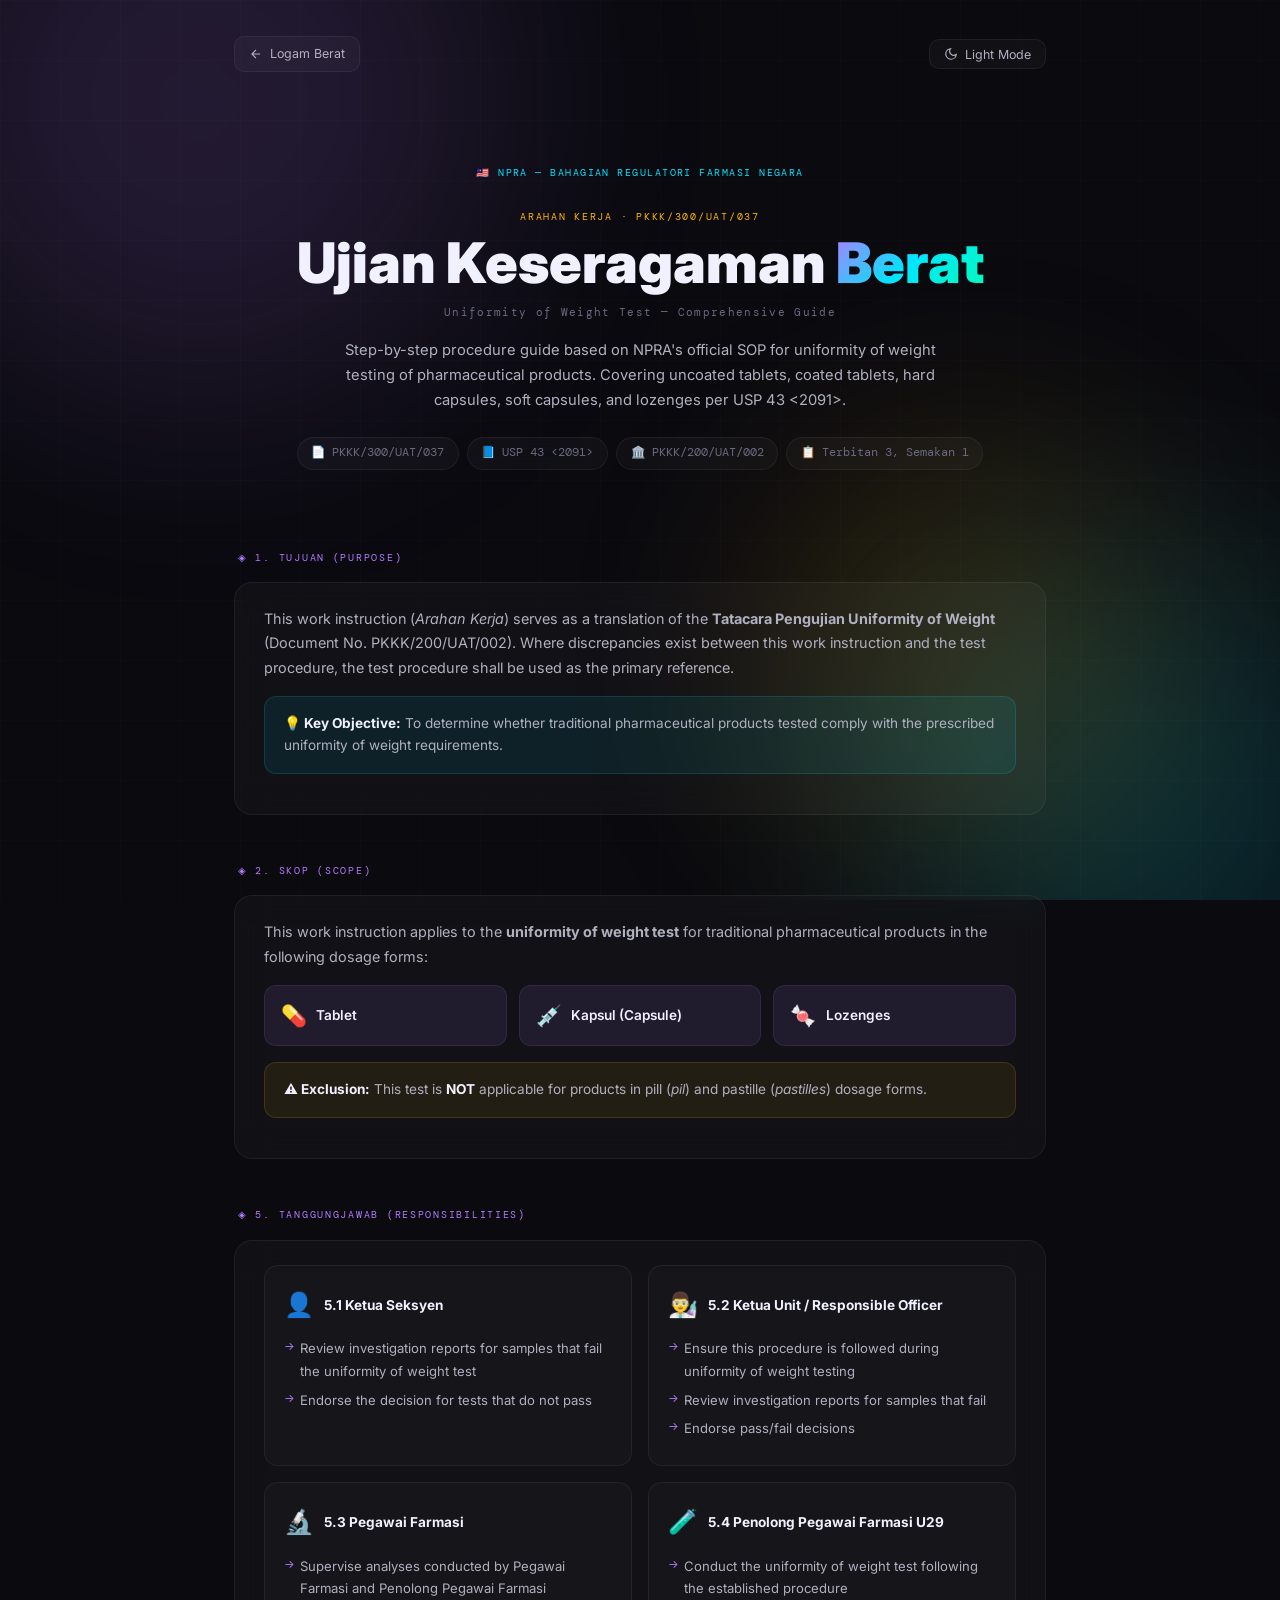
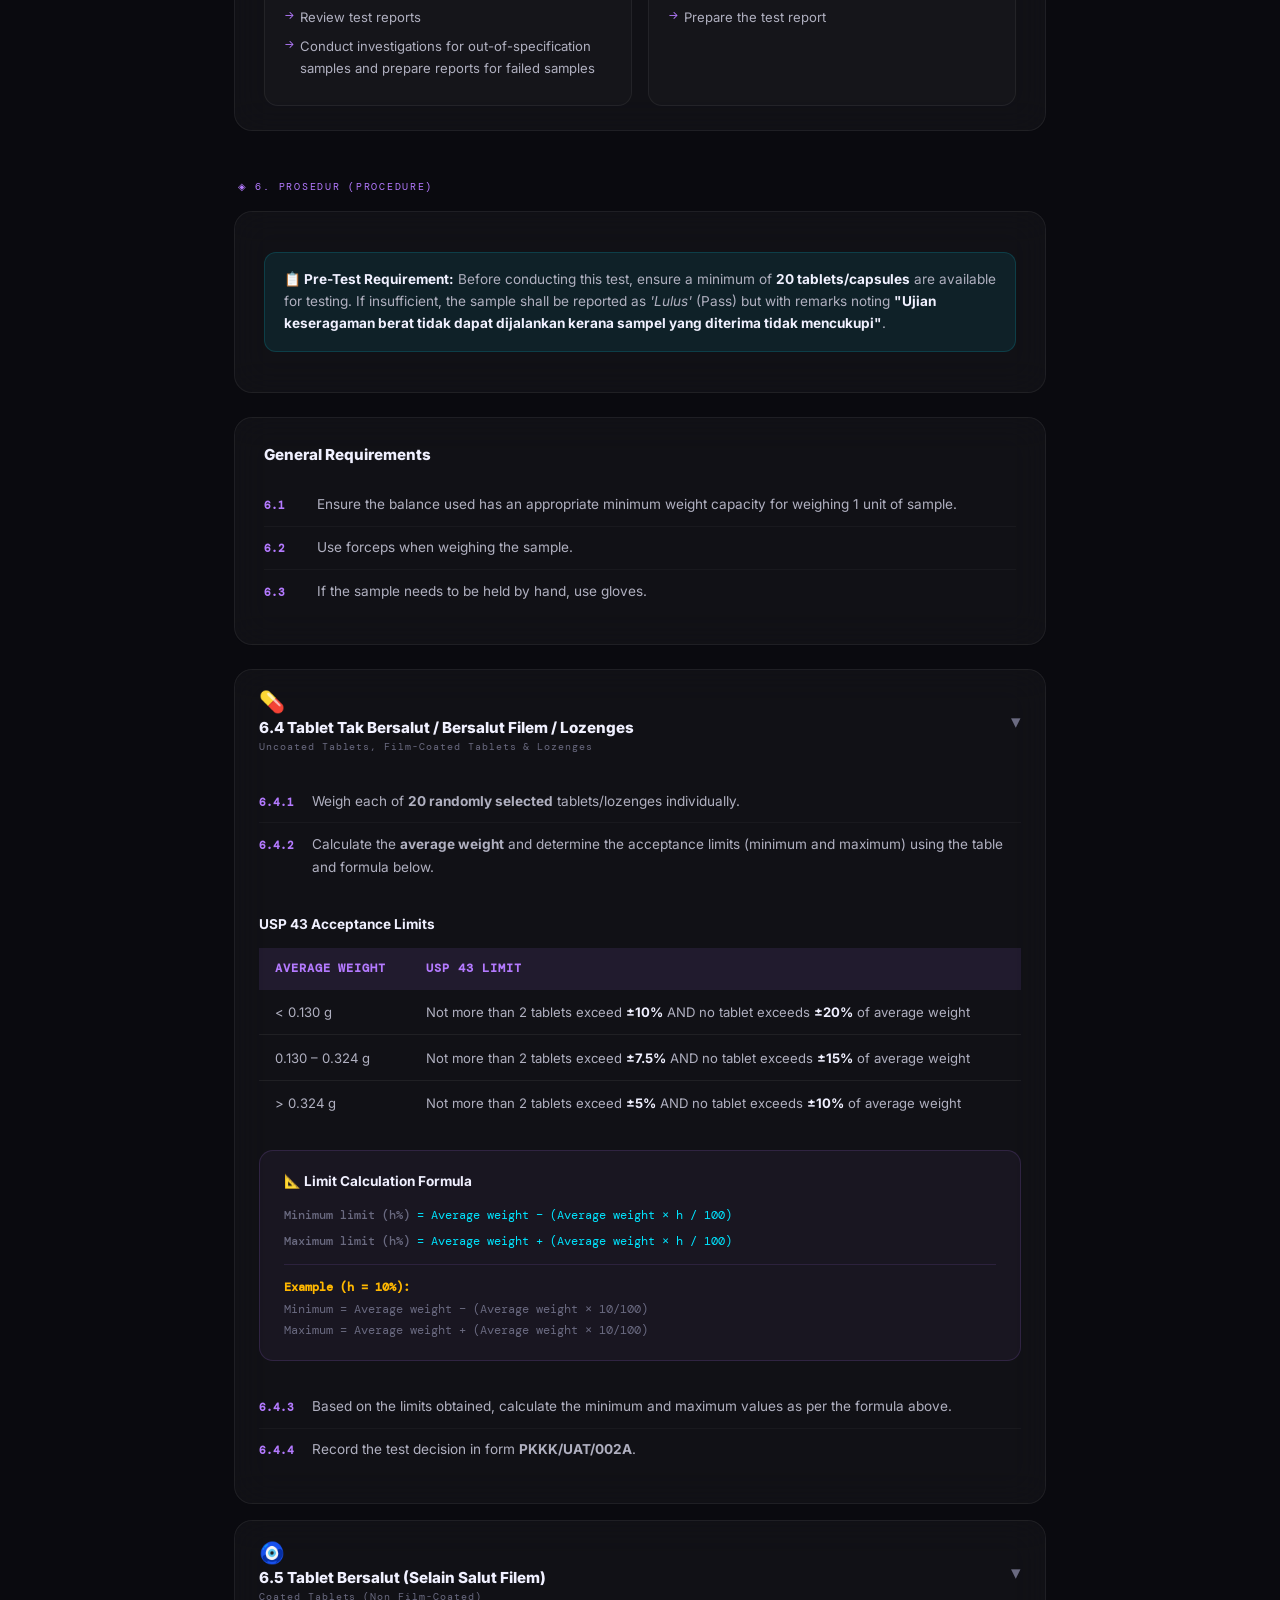
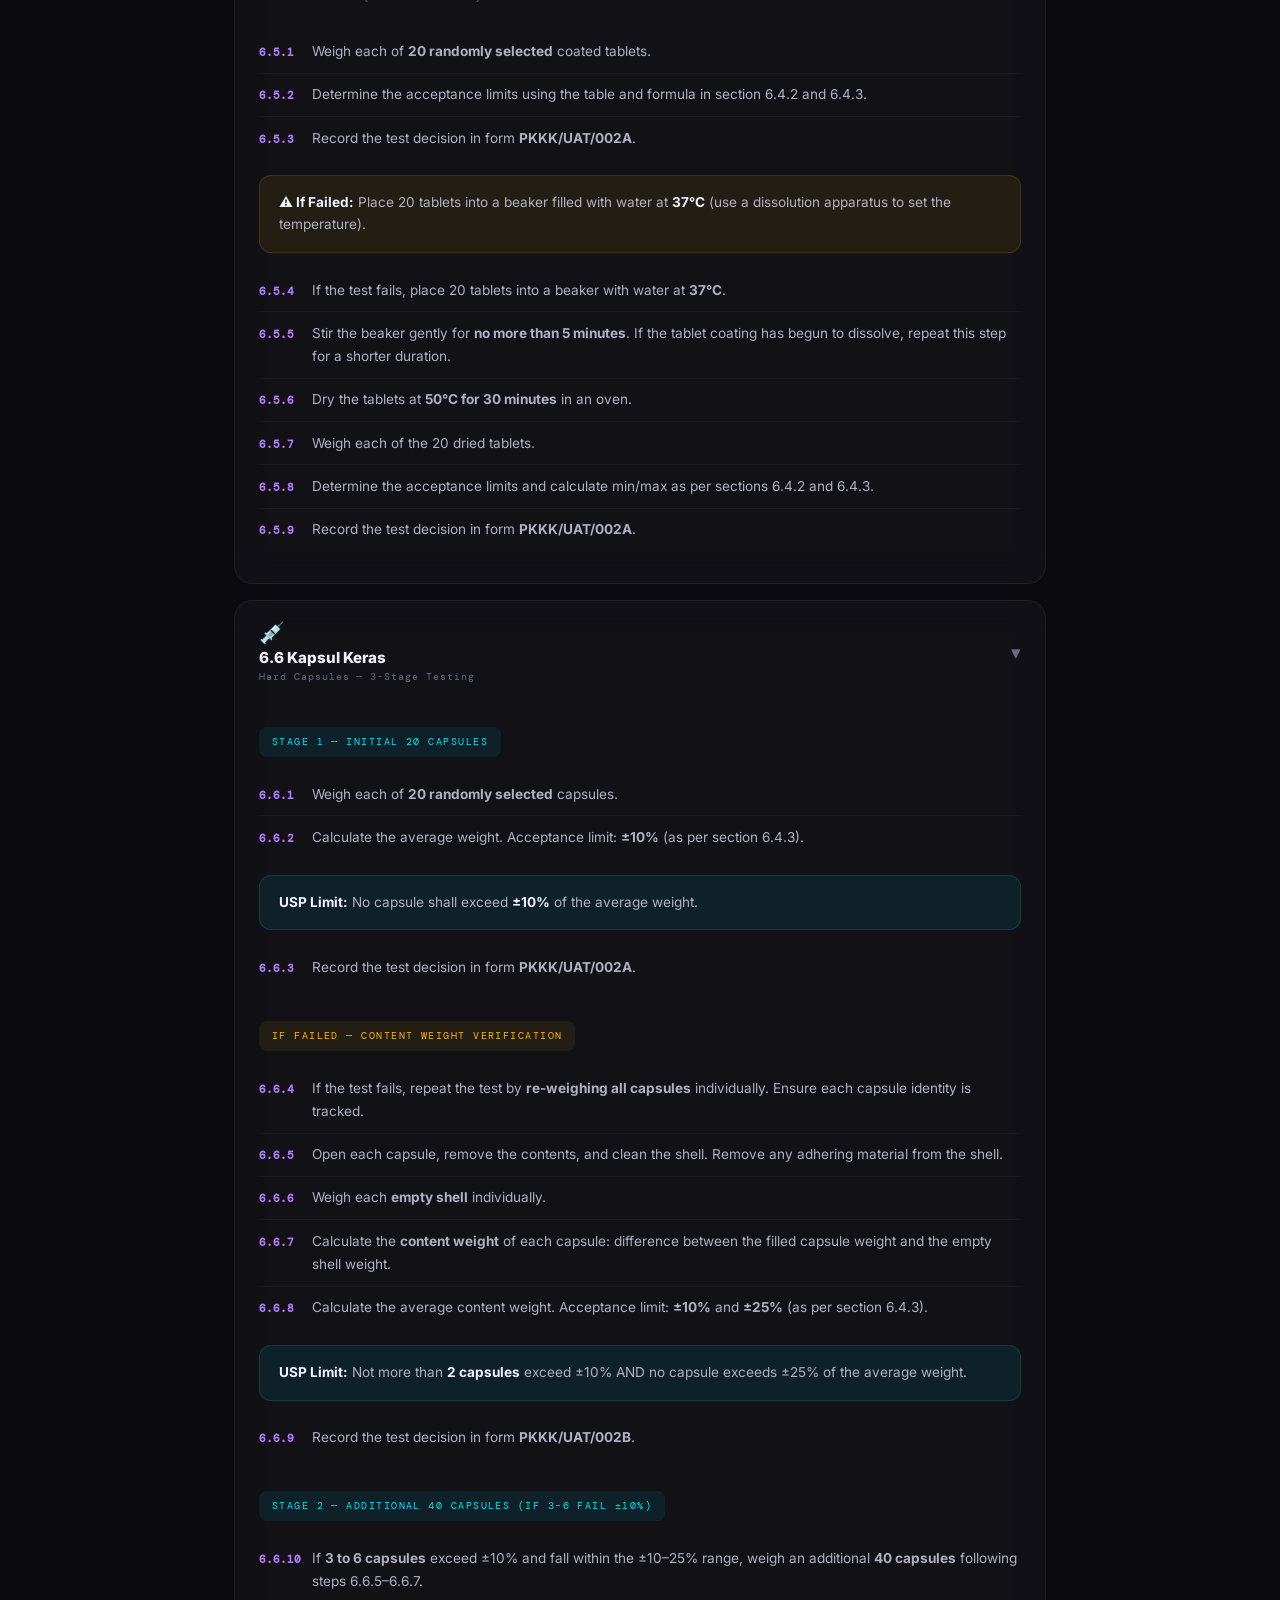
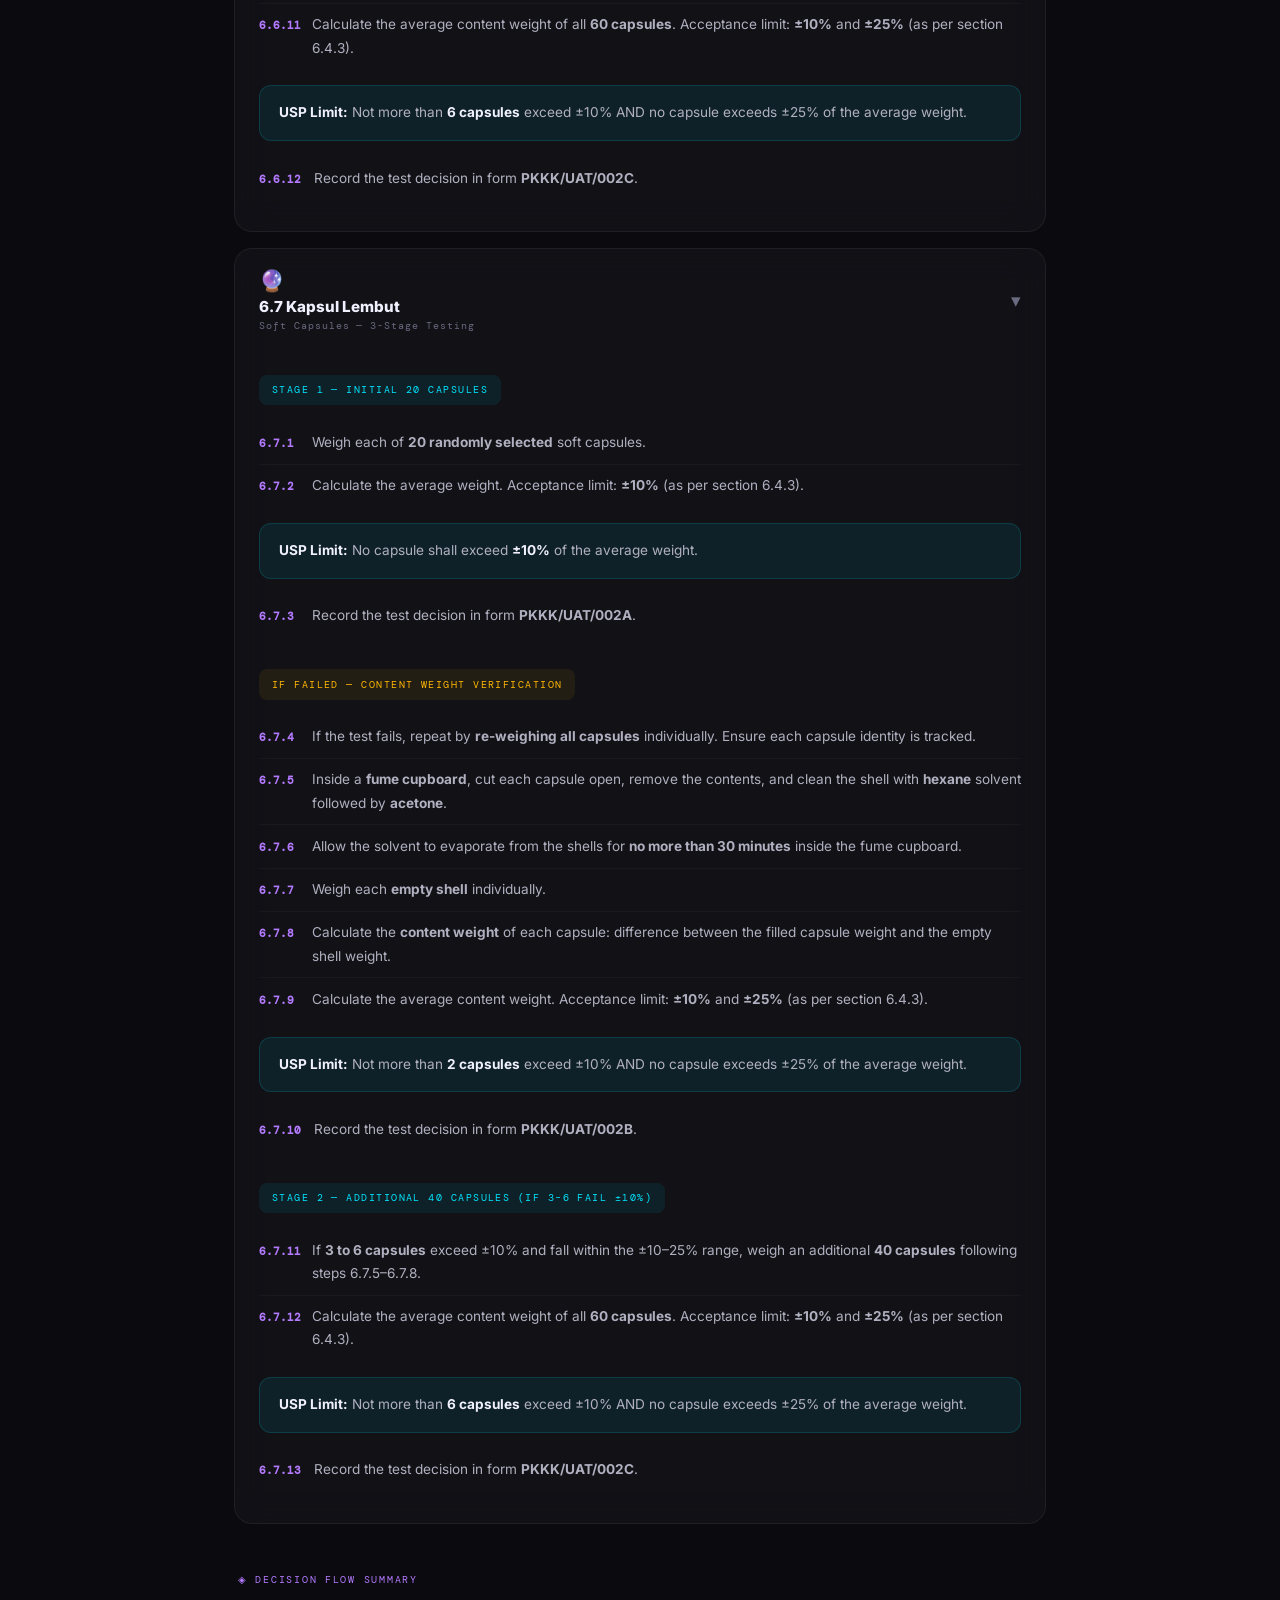
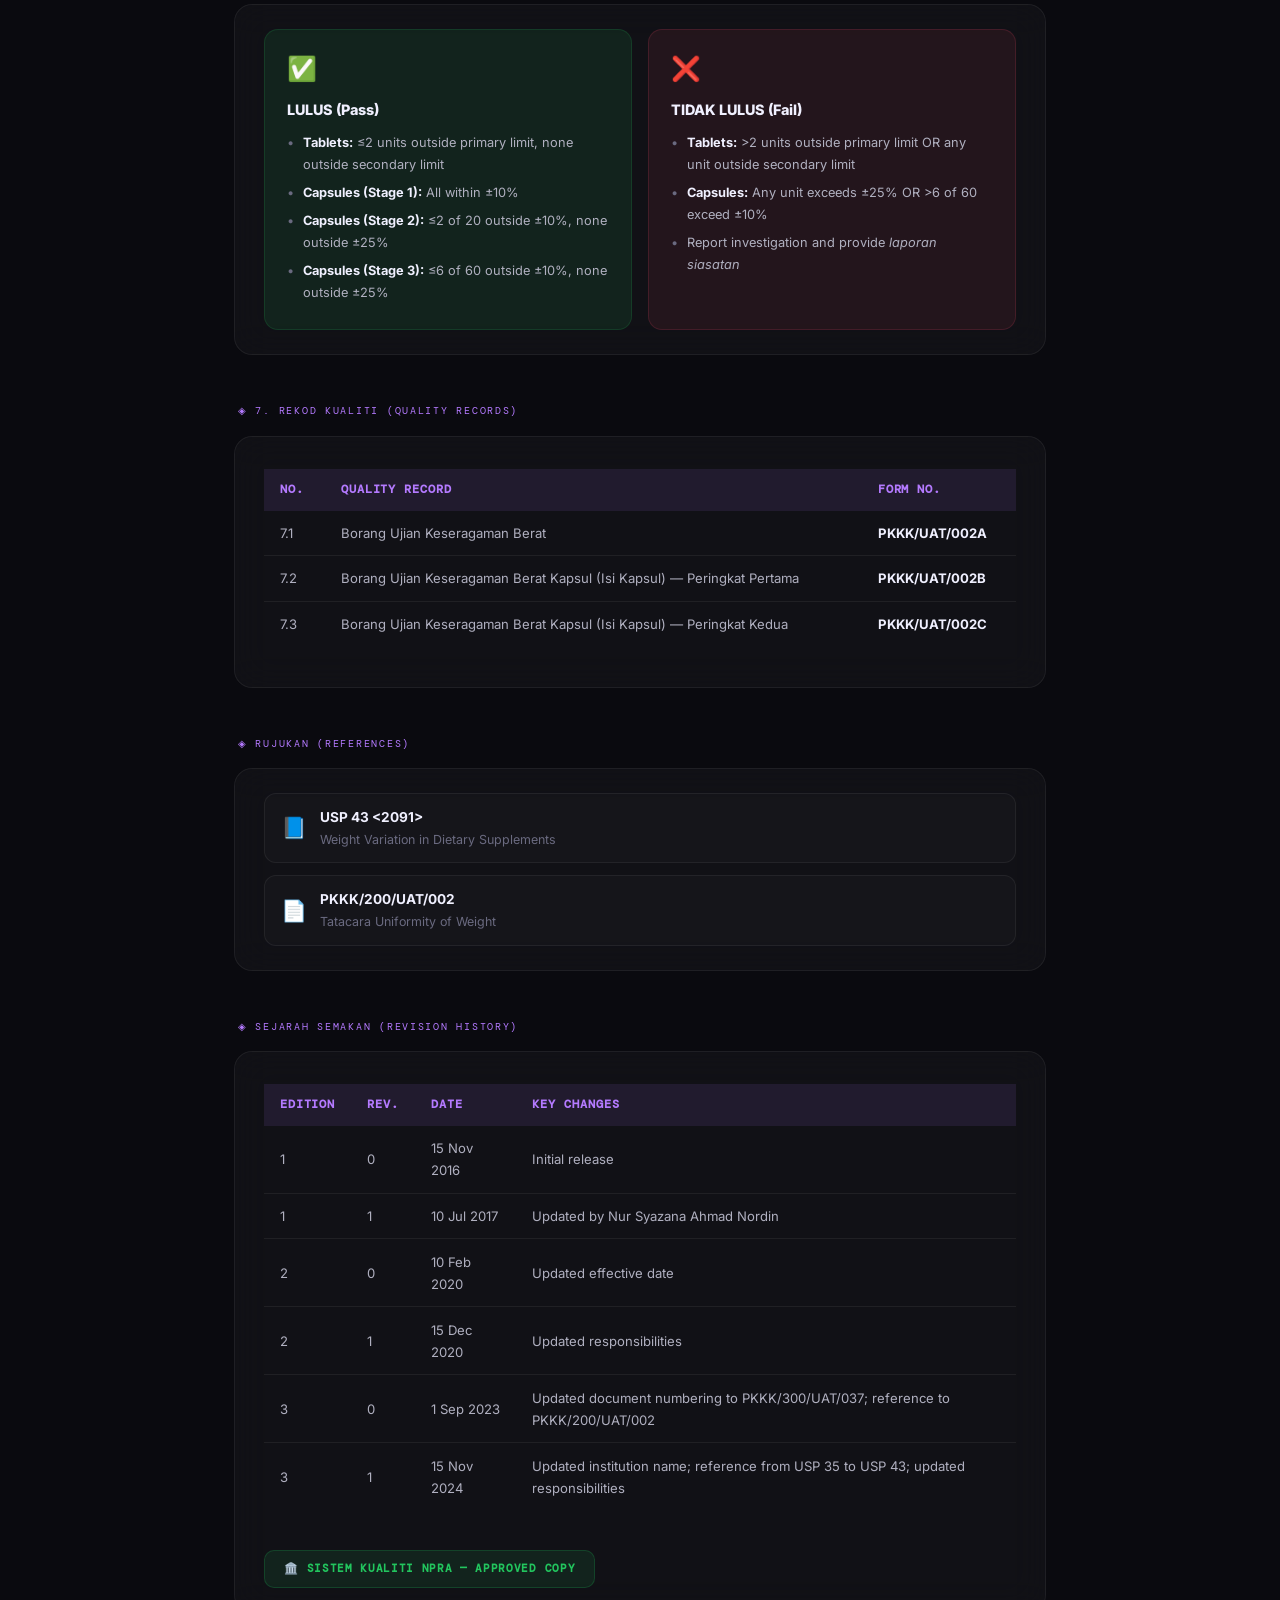
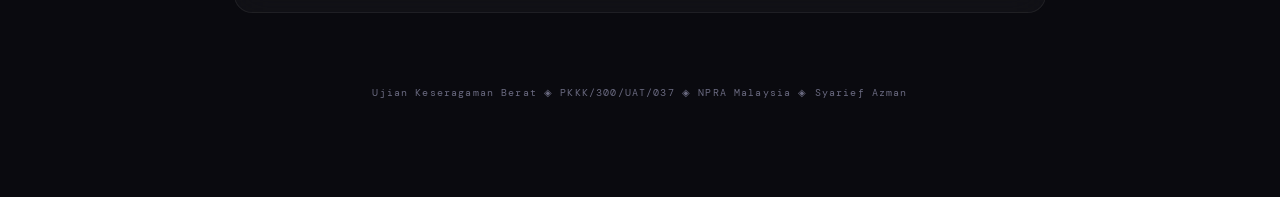
==== index.html @ 2205af42 "feat: comprehensive uniformity of weight test guide (PKKK/300/UAT/037)" ====
<!DOCTYPE html>
<html lang="en" data-theme="dark">
<head>
<meta charset="UTF-8">
<meta name="viewport" content="width=device-width, initial-scale=1.0">
<title>Uniformity of Weight Test — Comprehensive Guide | NPRA</title>
<meta name="description" content="Comprehensive guide for Ujian Keseragaman Berat (Uniformity of Weight Test) based on NPRA SOP PKKK/300/UAT/037 and USP 43 &lt;2091&gt;. Covers tablets, capsules, lozenges procedures and acceptance criteria.">
<link rel="icon" type="image/png" href="https://syariefazman.com/favicon.png">
<link rel="preconnect" href="https://fonts.googleapis.com">
<link rel="preconnect" href="https://fonts.gstatic.com" crossorigin>
<link href="https://fonts.googleapis.com/css2?family=Inter:wght@400;500;600;700;800;900&family=DM+Mono:wght@400;500&family=Playfair+Display:ital@1&display=swap" rel="stylesheet">
<link rel="stylesheet" href="style.css">
</head>
<body>

<div class="bg-canvas"><div class="orb orb1"></div><div class="orb orb2"></div><div class="orb orb3"></div></div>
<div class="grid-overlay"></div>

<div class="main">

  <!-- Topbar -->
  <div class="topbar">
    <div class="topbar-left">
      <a href="https://syariefazman.com/lab/logam-berat" class="ctrl-btn">
        <svg viewBox="0 0 24 24" fill="none" stroke="currentColor" stroke-width="2"><path d="M19 12H5M12 19l-7-7 7-7"/></svg>
        Logam Berat
      </a>
    </div>
    <div style="display:flex;gap:0.5rem;flex-wrap:wrap">
      <button class="ctrl-btn" onclick="toggleTheme()" id="themeBtn">
        <svg viewBox="0 0 24 24" fill="none" stroke="currentColor" stroke-width="2"><path d="M21 12.79A9 9 0 1 1 11.21 3 7 7 0 0 0 21 12.79z"/></svg>
        <span id="themeTxt">Light Mode</span>
      </button>
    </div>
  </div>

  <!-- Hero -->
  <div class="hero">
    <div class="hero-org">🇲🇾 NPRA — Bahagian Regulatori Farmasi Negara</div><br>
    <div class="hero-unit">Arahan Kerja · PKKK/300/UAT/037</div>
    <h1>Ujian Keseragaman <span class="g">Berat</span></h1>
    <div class="hero-sub">Uniformity of Weight Test — Comprehensive Guide</div>
    <p class="hero-desc">
      Step-by-step procedure guide based on NPRA's official SOP for uniformity of weight testing 
      of pharmaceutical products. Covering uncoated tablets, coated tablets, hard capsules, soft capsules, 
      and lozenges per USP 43 &lt;2091&gt;.
    </p>
    <div class="hero-badges">
      <span class="hero-badge-pill">📄 PKKK/300/UAT/037</span>
      <span class="hero-badge-pill">📘 USP 43 &lt;2091&gt;</span>
      <span class="hero-badge-pill">🏛️ PKKK/200/UAT/002</span>
      <span class="hero-badge-pill">📋 Terbitan 3, Semakan 1</span>
    </div>
  </div>

  <!-- Section: Tujuan -->
  <div class="section-label" id="tujuan">◈ 1. Tujuan (Purpose)</div>
  <div class="content-card reveal">
    <p>This work instruction (<em>Arahan Kerja</em>) serves as a translation of the <strong>Tatacara Pengujian Uniformity of Weight</strong> 
    (Document No. PKKK/200/UAT/002). Where discrepancies exist between this work instruction and the test procedure, 
    the test procedure shall be used as the primary reference.</p>
    <div class="highlight-box">
      <strong>💡 Key Objective:</strong> To determine whether traditional pharmaceutical products tested comply with the 
      prescribed uniformity of weight requirements.
    </div>
  </div>

  <!-- Section: Skop -->
  <div class="section-label" id="skop">◈ 2. Skop (Scope)</div>
  <div class="content-card reveal">
    <p>This work instruction applies to the <strong>uniformity of weight test</strong> for traditional pharmaceutical products in the following dosage forms:</p>
    <div class="scope-grid">
      <div class="scope-item"><span class="scope-icon">💊</span><span>Tablet</span></div>
      <div class="scope-item"><span class="scope-icon">💉</span><span>Kapsul (Capsule)</span></div>
      <div class="scope-item"><span class="scope-icon">🍬</span><span>Lozenges</span></div>
    </div>
    <div class="highlight-box warn">
      <strong>⚠️ Exclusion:</strong> This test is <strong>NOT</strong> applicable for products in pill (<em>pil</em>) and pastille (<em>pastilles</em>) dosage forms.
    </div>
  </div>

  <!-- Section: Tanggungjawab -->
  <div class="section-label" id="tanggungjawab">◈ 5. Tanggungjawab (Responsibilities)</div>
  <div class="content-card reveal">
    <div class="resp-grid">

      <div class="resp-card">
        <div class="resp-header">
          <span class="resp-icon">👤</span>
          <div class="resp-title">5.1 Ketua Seksyen</div>
        </div>
        <ul>
          <li>Review investigation reports for samples that fail the uniformity of weight test</li>
          <li>Endorse the decision for tests that do not pass</li>
        </ul>
      </div>

      <div class="resp-card">
        <div class="resp-header">
          <span class="resp-icon">👨‍🔬</span>
          <div class="resp-title">5.2 Ketua Unit / Responsible Officer</div>
        </div>
        <ul>
          <li>Ensure this procedure is followed during uniformity of weight testing</li>
          <li>Review investigation reports for samples that fail</li>
          <li>Endorse pass/fail decisions</li>
        </ul>
      </div>

      <div class="resp-card">
        <div class="resp-header">
          <span class="resp-icon">🔬</span>
          <div class="resp-title">5.3 Pegawai Farmasi</div>
        </div>
        <ul>
          <li>Supervise analyses conducted by Pegawai Farmasi and Penolong Pegawai Farmasi</li>
          <li>Review test reports</li>
          <li>Conduct investigations for out-of-specification samples and prepare reports for failed samples</li>
        </ul>
      </div>

      <div class="resp-card">
        <div class="resp-header">
          <span class="resp-icon">🧪</span>
          <div class="resp-title">5.4 Penolong Pegawai Farmasi U29</div>
        </div>
        <ul>
          <li>Conduct the uniformity of weight test following the established procedure</li>
          <li>Prepare the test report</li>
        </ul>
      </div>

    </div>
  </div>

  <!-- Section: Prosedur -->
  <div class="section-label" id="prosedur">◈ 6. Prosedur (Procedure)</div>
  
  <div class="content-card reveal">
    <div class="highlight-box">
      <strong>📋 Pre-Test Requirement:</strong> Before conducting this test, ensure a minimum of <strong>20 tablets/capsules</strong> 
      are available for testing. If insufficient, the sample shall be reported as <em>'Lulus'</em> (Pass) but with remarks 
      noting <strong>"Ujian keseragaman berat tidak dapat dijalankan kerana sampel yang diterima tidak mencukupi"</strong>.
    </div>
  </div>

  <div class="content-card reveal">
    <h3 class="proc-title">General Requirements</h3>
    <div class="step-list">
      <div class="step-item">
        <span class="step-num">6.1</span>
        <span>Ensure the balance used has an appropriate minimum weight capacity for weighing 1 unit of sample.</span>
      </div>
      <div class="step-item">
        <span class="step-num">6.2</span>
        <span>Use forceps when weighing the sample.</span>
      </div>
      <div class="step-item">
        <span class="step-num">6.3</span>
        <span>If the sample needs to be held by hand, use gloves.</span>
      </div>
    </div>
  </div>

  <!-- 6.4 Uncoated Tablets / Film-Coated / Lozenges -->
  <div class="proc-section reveal" id="proc-tablet">
    <button class="proc-header" onclick="toggleSection(this)">
      <div>
        <span class="proc-icon">💊</span>
        <span class="proc-name">6.4 Tablet Tak Bersalut / Bersalut Filem / Lozenges</span>
        <span class="proc-sub">Uncoated Tablets, Film-Coated Tablets & Lozenges</span>
      </div>
      <span class="proc-chevron">▾</span>
    </button>
    <div class="proc-body">
      <div class="step-list">
        <div class="step-item">
          <span class="step-num">6.4.1</span>
          <span>Weigh each of <strong>20 randomly selected</strong> tablets/lozenges individually.</span>
        </div>
        <div class="step-item">
          <span class="step-num">6.4.2</span>
          <span>Calculate the <strong>average weight</strong> and determine the acceptance limits (minimum and maximum) using the table and formula below.</span>
        </div>
      </div>

      <!-- USP 43 Limits Table -->
      <h4 class="table-title">USP 43 Acceptance Limits</h4>
      <div class="table-wrapper">
        <table class="limits-table">
          <thead>
            <tr>
              <th>Average Weight</th>
              <th>USP 43 Limit</th>
            </tr>
          </thead>
          <tbody>
            <tr>
              <td>&lt; 0.130 g</td>
              <td>Not more than 2 tablets exceed <strong>±10%</strong> AND no tablet exceeds <strong>±20%</strong> of average weight</td>
            </tr>
            <tr>
              <td>0.130 – 0.324 g</td>
              <td>Not more than 2 tablets exceed <strong>±7.5%</strong> AND no tablet exceeds <strong>±15%</strong> of average weight</td>
            </tr>
            <tr>
              <td>&gt; 0.324 g</td>
              <td>Not more than 2 tablets exceed <strong>±5%</strong> AND no tablet exceeds <strong>±10%</strong> of average weight</td>
            </tr>
          </tbody>
        </table>
      </div>

      <!-- Formula -->
      <div class="formula-box">
        <div class="formula-title">📐 Limit Calculation Formula</div>
        <div class="formula">
          <div class="formula-line"><span class="formula-label">Minimum limit (h%)</span> = Average weight − (Average weight × h / 100)</div>
          <div class="formula-line"><span class="formula-label">Maximum limit (h%)</span> = Average weight + (Average weight × h / 100)</div>
        </div>
        <div class="formula-example">
          <strong>Example (h = 10%):</strong><br>
          Minimum = Average weight − (Average weight × 10/100)<br>
          Maximum = Average weight + (Average weight × 10/100)
        </div>
      </div>

      <div class="step-list">
        <div class="step-item">
          <span class="step-num">6.4.3</span>
          <span>Based on the limits obtained, calculate the minimum and maximum values as per the formula above.</span>
        </div>
        <div class="step-item">
          <span class="step-num">6.4.4</span>
          <span>Record the test decision in form <strong>PKKK/UAT/002A</strong>.</span>
        </div>
      </div>
    </div>
  </div>

  <!-- 6.5 Coated Tablets -->
  <div class="proc-section reveal" id="proc-coated">
    <button class="proc-header" onclick="toggleSection(this)">
      <div>
        <span class="proc-icon">🧿</span>
        <span class="proc-name">6.5 Tablet Bersalut (Selain Salut Filem)</span>
        <span class="proc-sub">Coated Tablets (Non Film-Coated)</span>
      </div>
      <span class="proc-chevron">▾</span>
    </button>
    <div class="proc-body">
      <div class="step-list">
        <div class="step-item">
          <span class="step-num">6.5.1</span>
          <span>Weigh each of <strong>20 randomly selected</strong> coated tablets.</span>
        </div>
        <div class="step-item">
          <span class="step-num">6.5.2</span>
          <span>Determine the acceptance limits using the table and formula in section 6.4.2 and 6.4.3.</span>
        </div>
        <div class="step-item">
          <span class="step-num">6.5.3</span>
          <span>Record the test decision in form <strong>PKKK/UAT/002A</strong>.</span>
        </div>
      </div>

      <div class="highlight-box warn">
        <strong>⚠️ If Failed:</strong> Place 20 tablets into a beaker filled with water at <strong>37°C</strong> (use a dissolution apparatus to set the temperature).
      </div>

      <div class="step-list">
        <div class="step-item">
          <span class="step-num">6.5.4</span>
          <span>If the test fails, place 20 tablets into a beaker with water at <strong>37°C</strong>.</span>
        </div>
        <div class="step-item">
          <span class="step-num">6.5.5</span>
          <span>Stir the beaker gently for <strong>no more than 5 minutes</strong>. If the tablet coating has begun to dissolve, repeat this step for a shorter duration.</span>
        </div>
        <div class="step-item">
          <span class="step-num">6.5.6</span>
          <span>Dry the tablets at <strong>50°C for 30 minutes</strong> in an oven.</span>
        </div>
        <div class="step-item">
          <span class="step-num">6.5.7</span>
          <span>Weigh each of the 20 dried tablets.</span>
        </div>
        <div class="step-item">
          <span class="step-num">6.5.8</span>
          <span>Determine the acceptance limits and calculate min/max as per sections 6.4.2 and 6.4.3.</span>
        </div>
        <div class="step-item">
          <span class="step-num">6.5.9</span>
          <span>Record the test decision in form <strong>PKKK/UAT/002A</strong>.</span>
        </div>
      </div>
    </div>
  </div>

  <!-- 6.6 Hard Capsules -->
  <div class="proc-section reveal" id="proc-hard-capsule">
    <button class="proc-header" onclick="toggleSection(this)">
      <div>
        <span class="proc-icon">💉</span>
        <span class="proc-name">6.6 Kapsul Keras</span>
        <span class="proc-sub">Hard Capsules — 3-Stage Testing</span>
      </div>
      <span class="proc-chevron">▾</span>
    </button>
    <div class="proc-body">

      <!-- Stage 1 -->
      <div class="stage-label">Stage 1 — Initial 20 Capsules</div>
      <div class="step-list">
        <div class="step-item">
          <span class="step-num">6.6.1</span>
          <span>Weigh each of <strong>20 randomly selected</strong> capsules.</span>
        </div>
        <div class="step-item">
          <span class="step-num">6.6.2</span>
          <span>Calculate the average weight. Acceptance limit: <strong>±10%</strong> (as per section 6.4.3).</span>
        </div>
      </div>

      <div class="highlight-box">
        <strong>USP Limit:</strong> No capsule shall exceed <strong>±10%</strong> of the average weight.
      </div>

      <div class="step-list">
        <div class="step-item">
          <span class="step-num">6.6.3</span>
          <span>Record the test decision in form <strong>PKKK/UAT/002A</strong>.</span>
        </div>
      </div>

      <!-- If Failed -->
      <div class="stage-label warn-label">If Failed — Content Weight Verification</div>
      <div class="step-list">
        <div class="step-item">
          <span class="step-num">6.6.4</span>
          <span>If the test fails, repeat the test by <strong>re-weighing all capsules</strong> individually. Ensure each capsule identity is tracked.</span>
        </div>
        <div class="step-item">
          <span class="step-num">6.6.5</span>
          <span>Open each capsule, remove the contents, and clean the shell. Remove any adhering material from the shell.</span>
        </div>
        <div class="step-item">
          <span class="step-num">6.6.6</span>
          <span>Weigh each <strong>empty shell</strong> individually.</span>
        </div>
        <div class="step-item">
          <span class="step-num">6.6.7</span>
          <span>Calculate the <strong>content weight</strong> of each capsule: difference between the filled capsule weight and the empty shell weight.</span>
        </div>
        <div class="step-item">
          <span class="step-num">6.6.8</span>
          <span>Calculate the average content weight. Acceptance limit: <strong>±10%</strong> and <strong>±25%</strong> (as per section 6.4.3).</span>
        </div>
      </div>

      <div class="highlight-box">
        <strong>USP Limit:</strong> Not more than <strong>2 capsules</strong> exceed ±10% AND no capsule exceeds ±25% of the average weight.
      </div>

      <div class="step-list">
        <div class="step-item">
          <span class="step-num">6.6.9</span>
          <span>Record the test decision in form <strong>PKKK/UAT/002B</strong>.</span>
        </div>
      </div>

      <!-- Stage 2 -->
      <div class="stage-label">Stage 2 — Additional 40 Capsules (if 3–6 fail ±10%)</div>
      <div class="step-list">
        <div class="step-item">
          <span class="step-num">6.6.10</span>
          <span>If <strong>3 to 6 capsules</strong> exceed ±10% and fall within the ±10–25% range, weigh an additional <strong>40 capsules</strong> following steps 6.6.5–6.6.7.</span>
        </div>
        <div class="step-item">
          <span class="step-num">6.6.11</span>
          <span>Calculate the average content weight of all <strong>60 capsules</strong>. Acceptance limit: <strong>±10%</strong> and <strong>±25%</strong> (as per section 6.4.3).</span>
        </div>
      </div>

      <div class="highlight-box">
        <strong>USP Limit:</strong> Not more than <strong>6 capsules</strong> exceed ±10% AND no capsule exceeds ±25% of the average weight.
      </div>

      <div class="step-list">
        <div class="step-item">
          <span class="step-num">6.6.12</span>
          <span>Record the test decision in form <strong>PKKK/UAT/002C</strong>.</span>
        </div>
      </div>
    </div>
  </div>

  <!-- 6.7 Soft Capsules -->
  <div class="proc-section reveal" id="proc-soft-capsule">
    <button class="proc-header" onclick="toggleSection(this)">
      <div>
        <span class="proc-icon">🔮</span>
        <span class="proc-name">6.7 Kapsul Lembut</span>
        <span class="proc-sub">Soft Capsules — 3-Stage Testing</span>
      </div>
      <span class="proc-chevron">▾</span>
    </button>
    <div class="proc-body">

      <!-- Stage 1 -->
      <div class="stage-label">Stage 1 — Initial 20 Capsules</div>
      <div class="step-list">
        <div class="step-item">
          <span class="step-num">6.7.1</span>
          <span>Weigh each of <strong>20 randomly selected</strong> soft capsules.</span>
        </div>
        <div class="step-item">
          <span class="step-num">6.7.2</span>
          <span>Calculate the average weight. Acceptance limit: <strong>±10%</strong> (as per section 6.4.3).</span>
        </div>
      </div>

      <div class="highlight-box">
        <strong>USP Limit:</strong> No capsule shall exceed <strong>±10%</strong> of the average weight.
      </div>

      <div class="step-list">
        <div class="step-item">
          <span class="step-num">6.7.3</span>
          <span>Record the test decision in form <strong>PKKK/UAT/002A</strong>.</span>
        </div>
      </div>

      <!-- If Failed -->
      <div class="stage-label warn-label">If Failed — Content Weight Verification</div>
      <div class="step-list">
        <div class="step-item">
          <span class="step-num">6.7.4</span>
          <span>If the test fails, repeat by <strong>re-weighing all capsules</strong> individually. Ensure each capsule identity is tracked.</span>
        </div>
        <div class="step-item">
          <span class="step-num">6.7.5</span>
          <span>Inside a <strong>fume cupboard</strong>, cut each capsule open, remove the contents, and clean the shell with <strong>hexane</strong> solvent followed by <strong>acetone</strong>.</span>
        </div>
        <div class="step-item">
          <span class="step-num">6.7.6</span>
          <span>Allow the solvent to evaporate from the shells for <strong>no more than 30 minutes</strong> inside the fume cupboard.</span>
        </div>
        <div class="step-item">
          <span class="step-num">6.7.7</span>
          <span>Weigh each <strong>empty shell</strong> individually.</span>
        </div>
        <div class="step-item">
          <span class="step-num">6.7.8</span>
          <span>Calculate the <strong>content weight</strong> of each capsule: difference between the filled capsule weight and the empty shell weight.</span>
        </div>
        <div class="step-item">
          <span class="step-num">6.7.9</span>
          <span>Calculate the average content weight. Acceptance limit: <strong>±10%</strong> and <strong>±25%</strong> (as per section 6.4.3).</span>
        </div>
      </div>

      <div class="highlight-box">
        <strong>USP Limit:</strong> Not more than <strong>2 capsules</strong> exceed ±10% AND no capsule exceeds ±25% of the average weight.
      </div>

      <div class="step-list">
        <div class="step-item">
          <span class="step-num">6.7.10</span>
          <span>Record the test decision in form <strong>PKKK/UAT/002B</strong>.</span>
        </div>
      </div>

      <!-- Stage 2 -->
      <div class="stage-label">Stage 2 — Additional 40 Capsules (if 3–6 fail ±10%)</div>
      <div class="step-list">
        <div class="step-item">
          <span class="step-num">6.7.11</span>
          <span>If <strong>3 to 6 capsules</strong> exceed ±10% and fall within the ±10–25% range, weigh an additional <strong>40 capsules</strong> following steps 6.7.5–6.7.8.</span>
        </div>
        <div class="step-item">
          <span class="step-num">6.7.12</span>
          <span>Calculate the average content weight of all <strong>60 capsules</strong>. Acceptance limit: <strong>±10%</strong> and <strong>±25%</strong> (as per section 6.4.3).</span>
        </div>
      </div>

      <div class="highlight-box">
        <strong>USP Limit:</strong> Not more than <strong>6 capsules</strong> exceed ±10% AND no capsule exceeds ±25% of the average weight.
      </div>

      <div class="step-list">
        <div class="step-item">
          <span class="step-num">6.7.13</span>
          <span>Record the test decision in form <strong>PKKK/UAT/002C</strong>.</span>
        </div>
      </div>
    </div>
  </div>

  <!-- Section: Decision Flow -->
  <div class="section-label" id="decision">◈ Decision Flow Summary</div>
  <div class="content-card reveal">
    <div class="flow-grid">
      <div class="flow-card pass">
        <div class="flow-icon">✅</div>
        <div class="flow-title">LULUS (Pass)</div>
        <ul>
          <li><strong>Tablets:</strong> ≤2 units outside primary limit, none outside secondary limit</li>
          <li><strong>Capsules (Stage 1):</strong> All within ±10%</li>
          <li><strong>Capsules (Stage 2):</strong> ≤2 of 20 outside ±10%, none outside ±25%</li>
          <li><strong>Capsules (Stage 3):</strong> ≤6 of 60 outside ±10%, none outside ±25%</li>
        </ul>
      </div>
      <div class="flow-card fail">
        <div class="flow-icon">❌</div>
        <div class="flow-title">TIDAK LULUS (Fail)</div>
        <ul>
          <li><strong>Tablets:</strong> &gt;2 units outside primary limit OR any unit outside secondary limit</li>
          <li><strong>Capsules:</strong> Any unit exceeds ±25% OR &gt;6 of 60 exceed ±10%</li>
          <li>Report investigation and provide <em>laporan siasatan</em></li>
        </ul>
      </div>
    </div>
  </div>

  <!-- Section: Rekod Kualiti -->
  <div class="section-label" id="rekod">◈ 7. Rekod Kualiti (Quality Records)</div>
  <div class="content-card reveal">
    <div class="table-wrapper">
      <table class="limits-table">
        <thead>
          <tr>
            <th>No.</th>
            <th>Quality Record</th>
            <th>Form No.</th>
          </tr>
        </thead>
        <tbody>
          <tr>
            <td>7.1</td>
            <td>Borang Ujian Keseragaman Berat</td>
            <td><strong>PKKK/UAT/002A</strong></td>
          </tr>
          <tr>
            <td>7.2</td>
            <td>Borang Ujian Keseragaman Berat Kapsul (Isi Kapsul) — Peringkat Pertama</td>
            <td><strong>PKKK/UAT/002B</strong></td>
          </tr>
          <tr>
            <td>7.3</td>
            <td>Borang Ujian Keseragaman Berat Kapsul (Isi Kapsul) — Peringkat Kedua</td>
            <td><strong>PKKK/UAT/002C</strong></td>
          </tr>
        </tbody>
      </table>
    </div>
  </div>

  <!-- Section: Rujukan -->
  <div class="section-label" id="rujukan">◈ Rujukan (References)</div>
  <div class="content-card reveal">
    <div class="ref-list">
      <div class="ref-item">
        <span class="ref-icon">📘</span>
        <div>
          <div class="ref-title">USP 43 &lt;2091&gt;</div>
          <div class="ref-desc">Weight Variation in Dietary Supplements</div>
        </div>
      </div>
      <div class="ref-item">
        <span class="ref-icon">📄</span>
        <div>
          <div class="ref-title">PKKK/200/UAT/002</div>
          <div class="ref-desc">Tatacara Uniformity of Weight</div>
        </div>
      </div>
    </div>
  </div>

  <!-- Section: Revision History -->
  <div class="section-label" id="sejarah">◈ Sejarah Semakan (Revision History)</div>
  <div class="content-card reveal">
    <div class="table-wrapper">
      <table class="limits-table">
        <thead>
          <tr>
            <th>Edition</th>
            <th>Rev.</th>
            <th>Date</th>
            <th>Key Changes</th>
          </tr>
        </thead>
        <tbody>
          <tr>
            <td>1</td>
            <td>0</td>
            <td>15 Nov 2016</td>
            <td>Initial release</td>
          </tr>
          <tr>
            <td>1</td>
            <td>1</td>
            <td>10 Jul 2017</td>
            <td>Updated by Nur Syazana Ahmad Nordin</td>
          </tr>
          <tr>
            <td>2</td>
            <td>0</td>
            <td>10 Feb 2020</td>
            <td>Updated effective date</td>
          </tr>
          <tr>
            <td>2</td>
            <td>1</td>
            <td>15 Dec 2020</td>
            <td>Updated responsibilities</td>
          </tr>
          <tr>
            <td>3</td>
            <td>0</td>
            <td>1 Sep 2023</td>
            <td>Updated document numbering to PKKK/300/UAT/037; reference to PKKK/200/UAT/002</td>
          </tr>
          <tr>
            <td>3</td>
            <td>1</td>
            <td>15 Nov 2024</td>
            <td>Updated institution name; reference from USP 35 to USP 43; updated responsibilities</td>
          </tr>
        </tbody>
      </table>
    </div>
    <div class="approved-badge">
      <span>🏛️</span> SISTEM KUALITI NPRA — APPROVED COPY
    </div>
  </div>

  <div class="footer">Ujian Keseragaman Berat ◈ PKKK/300/UAT/037 ◈ NPRA Malaysia ◈ Syarief Azman</div>
</div>

<script src="script.js"></script>
</body>
</html>
---- style.css ----
/* ───────────── Design Tokens ───────────── */
:root {
  --bg: #0a0a0f;
  --bg2: #12121a;
  --card-bg: rgba(255,255,255,0.03);
  --card-border: rgba(255,255,255,0.06);
  --text: #b0b0c0;
  --text-bright: #f0f0ff;
  --text-dim: #6a6a80;
  --purple: #b47aff;
  --purple-dim: rgba(180,122,255,0.1);
  --cyan: #00e5ff;
  --cyan-dim: rgba(0,229,255,0.08);
  --mint: #00ffb3;
  --mint-dim: rgba(0,255,179,0.08);
  --amber: #ffb700;
  --amber-dim: rgba(255,183,0,0.08);
  --red: #ff4d6d;
  --red-dim: rgba(255,77,109,0.08);
  --green: #22c55e;
  --green-dim: rgba(34,197,94,0.1);
  --grad: linear-gradient(135deg, #b47aff 0%, #00e5ff 50%, #00ffb3 100%);
  --radius: 18px;
  --font: 'Inter', -apple-system, BlinkMacSystemFont, sans-serif;
  --mono: 'DM Mono', 'Fira Code', monospace;
}

[data-theme="light"] {
  --bg: #f5f5fa;
  --bg2: #eeeef4;
  --card-bg: rgba(255,255,255,0.7);
  --card-border: rgba(0,0,0,0.08);
  --text: #444466;
  --text-bright: #1a1a2e;
  --text-dim: #8888a0;
}

/* ───────────── Reset & Base ───────────── */
*, *::before, *::after { box-sizing: border-box; margin: 0; padding: 0; }
html { scroll-behavior: smooth; }
body {
  font-family: var(--font);
  background: var(--bg);
  color: var(--text);
  line-height: 1.7;
  overflow-x: hidden;
  min-height: 100vh;
}

/* ───────────── Background ───────────── */
.bg-canvas { position: fixed; inset: 0; z-index: 0; pointer-events: none; overflow: hidden; }
.orb {
  position: absolute;
  border-radius: 50%;
  filter: blur(120px);
  opacity: 0.15;
  animation: orbFloat 20s ease-in-out infinite alternate;
}
.orb1 { width: 600px; height: 600px; background: var(--purple); top: -200px; left: -100px; }
.orb2 { width: 500px; height: 500px; background: var(--cyan); bottom: -150px; right: -100px; animation-delay: -7s; }
.orb3 { width: 400px; height: 400px; background: var(--amber); top: 50%; left: 60%; animation-delay: -14s; }

@keyframes orbFloat {
  0% { transform: translate(0, 0) scale(1); }
  100% { transform: translate(40px, -30px) scale(1.1); }
}

.grid-overlay {
  position: fixed; inset: 0; z-index: 0; pointer-events: none;
  background-image:
    linear-gradient(rgba(255,255,255,0.015) 1px, transparent 1px),
    linear-gradient(90deg, rgba(255,255,255,0.015) 1px, transparent 1px);
  background-size: 60px 60px;
}
[data-theme="light"] .grid-overlay {
  background-image:
    linear-gradient(rgba(0,0,0,0.03) 1px, transparent 1px),
    linear-gradient(90deg, rgba(0,0,0,0.03) 1px, transparent 1px);
}

/* ───────────── Layout ───────────── */
.main {
  position: relative; z-index: 1;
  max-width: 860px;
  margin: 0 auto;
  padding: 1.5rem 1.5rem 4rem;
}

/* ───────────── Topbar ───────────── */
.topbar {
  display: flex; justify-content: space-between; align-items: center;
  flex-wrap: wrap; gap: 0.5rem; padding: 0.75rem 0; margin-bottom: 2rem;
}
.ctrl-btn {
  display: inline-flex; align-items: center; gap: 0.4rem;
  padding: 0.4rem 0.9rem;
  background: var(--card-bg);
  border: 1px solid var(--card-border);
  border-radius: 10px;
  color: var(--text);
  font-size: 0.78rem;
  font-family: var(--font);
  text-decoration: none;
  cursor: pointer;
  backdrop-filter: blur(12px);
  transition: all 0.25s;
}
.ctrl-btn:hover { border-color: var(--purple); color: var(--text-bright); }
.ctrl-btn svg { width: 14px; height: 14px; }

/* ───────────── Hero ───────────── */
.hero {
  padding: 3rem 0 2rem;
  text-align: center;
}
.hero-org {
  font-family: var(--mono);
  font-size: 0.65rem;
  letter-spacing: 0.14em;
  text-transform: uppercase;
  color: var(--cyan);
}
.hero-unit {
  font-family: var(--mono);
  font-size: 0.6rem;
  letter-spacing: 0.18em;
  text-transform: uppercase;
  color: var(--amber);
  margin-bottom: 0.5rem;
}
.hero h1 {
  font-size: clamp(2rem, 6vw, 3.5rem);
  font-weight: 900;
  line-height: 1.1;
  color: var(--text-bright);
  margin-bottom: 0.5rem;
}
.hero .g {
  background: var(--grad);
  -webkit-background-clip: text;
  -webkit-text-fill-color: transparent;
  background-clip: text;
}
.hero-sub {
  font-family: var(--mono);
  font-size: 0.7rem;
  letter-spacing: 0.12em;
  color: var(--text-dim);
  margin-bottom: 1rem;
}
.hero-desc {
  max-width: 640px;
  margin: 0 auto 1.5rem;
  font-size: 0.92rem;
  color: var(--text);
}
.hero-badges {
  display: flex; justify-content: center; flex-wrap: wrap; gap: 0.5rem;
}
.hero-badge-pill {
  display: inline-block;
  padding: 0.35rem 0.85rem;
  background: var(--card-bg);
  border: 1px solid var(--card-border);
  border-radius: 20px;
  font-size: 0.72rem;
  font-family: var(--mono);
  color: var(--text-dim);
  backdrop-filter: blur(10px);
}

/* ───────────── Section Labels ───────────── */
.section-label {
  font-family: var(--mono);
  font-size: 0.6rem;
  letter-spacing: 0.18em;
  text-transform: uppercase;
  color: var(--purple);
  margin: 3rem 0 1rem;
  padding-left: 0.25rem;
}

/* ───────────── Content Cards ───────────── */
.content-card {
  background: var(--card-bg);
  border: 1px solid var(--card-border);
  border-radius: var(--radius);
  padding: 1.5rem 1.8rem;
  backdrop-filter: blur(18px);
  margin-bottom: 1.5rem;
}
.content-card p { margin-bottom: 1rem; font-size: 0.9rem; }
.content-card p:last-child { margin-bottom: 0; }

/* ───────────── Highlight Boxes ───────────── */
.highlight-box {
  background: var(--cyan-dim);
  border: 1px solid rgba(0,229,255,0.15);
  border-radius: 12px;
  padding: 1rem 1.2rem;
  font-size: 0.85rem;
  margin: 1rem 0;
  line-height: 1.6;
}
.highlight-box.warn {
  background: var(--amber-dim);
  border-color: rgba(255,183,0,0.15);
}
.highlight-box strong { color: var(--text-bright); }

/* ───────────── Scope Grid ───────────── */
.scope-grid {
  display: grid;
  grid-template-columns: repeat(auto-fit, minmax(140px, 1fr));
  gap: 0.75rem;
  margin: 1rem 0;
}
.scope-item {
  display: flex; align-items: center; gap: 0.6rem;
  padding: 0.75rem 1rem;
  background: var(--purple-dim);
  border: 1px solid rgba(180,122,255,0.12);
  border-radius: 12px;
  font-size: 0.85rem;
  font-weight: 600;
  color: var(--text-bright);
}
.scope-icon { font-size: 1.3rem; }

/* ───────────── Responsibilities Grid ───────────── */
.resp-grid {
  display: grid;
  grid-template-columns: repeat(auto-fit, minmax(280px, 1fr));
  gap: 1rem;
}
.resp-card {
  background: rgba(255,255,255,0.02);
  border: 1px solid var(--card-border);
  border-radius: 14px;
  padding: 1.2rem;
}
.resp-header {
  display: flex; align-items: center; gap: 0.6rem;
  margin-bottom: 0.75rem;
}
.resp-icon { font-size: 1.5rem; }
.resp-title {
  font-weight: 700;
  font-size: 0.85rem;
  color: var(--text-bright);
}
.resp-card ul {
  list-style: none;
  padding: 0;
}
.resp-card li {
  position: relative;
  padding-left: 1rem;
  font-size: 0.82rem;
  margin-bottom: 0.4rem;
  color: var(--text);
}
.resp-card li::before {
  content: '→';
  position: absolute;
  left: 0;
  color: var(--purple);
  font-size: 0.7rem;
}

/* ───────────── Procedure Sections ───────────── */
.proc-section {
  background: var(--card-bg);
  border: 1px solid var(--card-border);
  border-radius: var(--radius);
  backdrop-filter: blur(18px);
  margin-bottom: 1rem;
  overflow: hidden;
}
.proc-header {
  display: flex;
  justify-content: space-between;
  align-items: center;
  width: 100%;
  padding: 1.2rem 1.5rem;
  background: transparent;
  border: none;
  cursor: pointer;
  text-align: left;
  font-family: var(--font);
  color: var(--text-bright);
  transition: background 0.25s;
}
.proc-header:hover { background: rgba(255,255,255,0.02); }
.proc-header > div { display: flex; flex-direction: column; gap: 0.2rem; }
.proc-icon { font-size: 1.3rem; }
.proc-name {
  font-weight: 800;
  font-size: 0.95rem;
}
.proc-sub {
  font-family: var(--mono);
  font-size: 0.6rem;
  letter-spacing: 0.1em;
  color: var(--text-dim);
}
.proc-chevron {
  font-size: 1.2rem;
  color: var(--text-dim);
  transition: transform 0.3s;
}
.proc-section.collapsed .proc-chevron { transform: rotate(-90deg); }
.proc-body {
  padding: 0 1.5rem 1.5rem;
  max-height: 5000px;
  overflow: hidden;
  transition: max-height 0.4s ease, padding 0.3s ease;
}
.proc-section.collapsed .proc-body {
  max-height: 0;
  padding-top: 0;
  padding-bottom: 0;
}

.proc-title {
  font-weight: 800;
  font-size: 0.95rem;
  color: var(--text-bright);
  margin-bottom: 1rem;
}

/* ───────────── Step List ───────────── */
.step-list { margin: 0.5rem 0; }
.step-item {
  display: flex;
  gap: 0.8rem;
  padding: 0.6rem 0;
  border-bottom: 1px solid rgba(255,255,255,0.03);
  font-size: 0.85rem;
  align-items: baseline;
}
.step-item:last-child { border-bottom: none; }
.step-num {
  font-family: var(--mono);
  font-size: 0.7rem;
  font-weight: 600;
  color: var(--purple);
  white-space: nowrap;
  min-width: 2.5rem;
}
[data-theme="light"] .step-item { border-bottom-color: rgba(0,0,0,0.05); }

/* ───────────── Stage Labels ───────────── */
.stage-label {
  font-family: var(--mono);
  font-size: 0.65rem;
  letter-spacing: 0.14em;
  text-transform: uppercase;
  color: var(--cyan);
  margin: 1.5rem 0 0.5rem;
  padding: 0.4rem 0.8rem;
  background: var(--cyan-dim);
  border-radius: 8px;
  display: inline-block;
}
.stage-label.warn-label {
  color: var(--amber);
  background: var(--amber-dim);
}

/* ───────────── Tables ───────────── */
.table-title {
  font-weight: 700;
  font-size: 0.85rem;
  color: var(--text-bright);
  margin: 1.5rem 0 0.75rem;
}
.table-wrapper {
  overflow-x: auto;
  margin: 0.5rem 0 1rem;
}
.limits-table {
  width: 100%;
  border-collapse: collapse;
  font-size: 0.82rem;
}
.limits-table th {
  background: var(--purple-dim);
  color: var(--purple);
  padding: 0.7rem 1rem;
  text-align: left;
  font-size: 0.72rem;
  font-family: var(--mono);
  letter-spacing: 0.08em;
  text-transform: uppercase;
  white-space: nowrap;
}
.limits-table td {
  padding: 0.7rem 1rem;
  border-bottom: 1px solid var(--card-border);
  color: var(--text);
}
.limits-table tr:last-child td { border-bottom: none; }
.limits-table strong { color: var(--text-bright); }

/* ───────────── Formula Box ───────────── */
.formula-box {
  background: rgba(180,122,255,0.05);
  border: 1px solid rgba(180,122,255,0.15);
  border-radius: 14px;
  padding: 1.2rem 1.5rem;
  margin: 1.5rem 0;
}
.formula-title {
  font-weight: 700;
  font-size: 0.85rem;
  color: var(--text-bright);
  margin-bottom: 0.75rem;
}
.formula {
  font-family: var(--mono);
  font-size: 0.78rem;
  color: var(--cyan);
}
.formula-line { margin-bottom: 0.3rem; }
.formula-label {
  color: var(--text-dim);
  font-weight: 500;
}
.formula-example {
  margin-top: 0.75rem;
  padding-top: 0.75rem;
  border-top: 1px solid rgba(180,122,255,0.12);
  font-size: 0.78rem;
  font-family: var(--mono);
  color: var(--text-dim);
}
.formula-example strong { color: var(--amber); }

/* ───────────── Decision Flow ───────────── */
.flow-grid {
  display: grid;
  grid-template-columns: repeat(auto-fit, minmax(280px, 1fr));
  gap: 1rem;
}
.flow-card {
  border-radius: 14px;
  padding: 1.2rem 1.4rem;
}
.flow-card.pass {
  background: var(--green-dim);
  border: 1px solid rgba(34,197,94,0.15);
}
.flow-card.fail {
  background: var(--red-dim);
  border: 1px solid rgba(255,77,109,0.15);
}
.flow-icon { font-size: 1.5rem; margin-bottom: 0.5rem; }
.flow-title {
  font-weight: 800;
  font-size: 0.9rem;
  color: var(--text-bright);
  margin-bottom: 0.6rem;
}
.flow-card ul {
  list-style: none;
  padding: 0;
}
.flow-card li {
  position: relative;
  padding-left: 1rem;
  font-size: 0.8rem;
  margin-bottom: 0.4rem;
}
.flow-card li::before {
  content: '•';
  position: absolute;
  left: 0;
  color: var(--text-dim);
}
.flow-card strong { color: var(--text-bright); }

/* ───────────── Reference List ───────────── */
.ref-list { display: flex; flex-direction: column; gap: 0.75rem; }
.ref-item {
  display: flex; align-items: center; gap: 0.8rem;
  padding: 0.75rem 1rem;
  background: rgba(255,255,255,0.02);
  border: 1px solid var(--card-border);
  border-radius: 12px;
}
.ref-icon { font-size: 1.3rem; }
.ref-title { font-weight: 700; font-size: 0.85rem; color: var(--text-bright); }
.ref-desc { font-size: 0.78rem; color: var(--text-dim); }

/* ───────────── Approved Badge ───────────── */
.approved-badge {
  display: inline-flex;
  align-items: center;
  gap: 0.5rem;
  margin-top: 1.5rem;
  padding: 0.5rem 1.2rem;
  background: var(--green-dim);
  border: 1px solid rgba(34,197,94,0.2);
  border-radius: 10px;
  font-family: var(--mono);
  font-size: 0.7rem;
  font-weight: 600;
  letter-spacing: 0.06em;
  color: var(--green);
}

/* ───────────── Footer ───────────── */
.footer {
  text-align: center;
  font-family: var(--mono);
  font-size: 0.6rem;
  letter-spacing: 0.12em;
  color: var(--text-dim);
  padding: 3rem 0 2rem;
}

/* ───────────── Reveal Animations ───────────── */
.reveal {
  opacity: 0;
  transform: translateY(24px);
  transition: opacity 0.7s cubic-bezier(.4,0,.2,1), transform 0.7s cubic-bezier(.4,0,.2,1);
}
.reveal.visible {
  opacity: 1;
  transform: translateY(0);
}

/* ───────────── Responsive ───────────── */
@media (max-width: 600px) {
  .main { padding: 1rem 1rem 3rem; }
  .hero h1 { font-size: 1.8rem; }
  .content-card { padding: 1.2rem; }
  .proc-header { padding: 1rem; }
  .proc-body { padding: 0 1rem 1rem; }
  .resp-grid { grid-template-columns: 1fr; }
  .flow-grid { grid-template-columns: 1fr; }
  .hero-badges { justify-content: center; }
  .step-item { flex-direction: column; gap: 0.3rem; }
  .step-num { min-width: unset; }
}
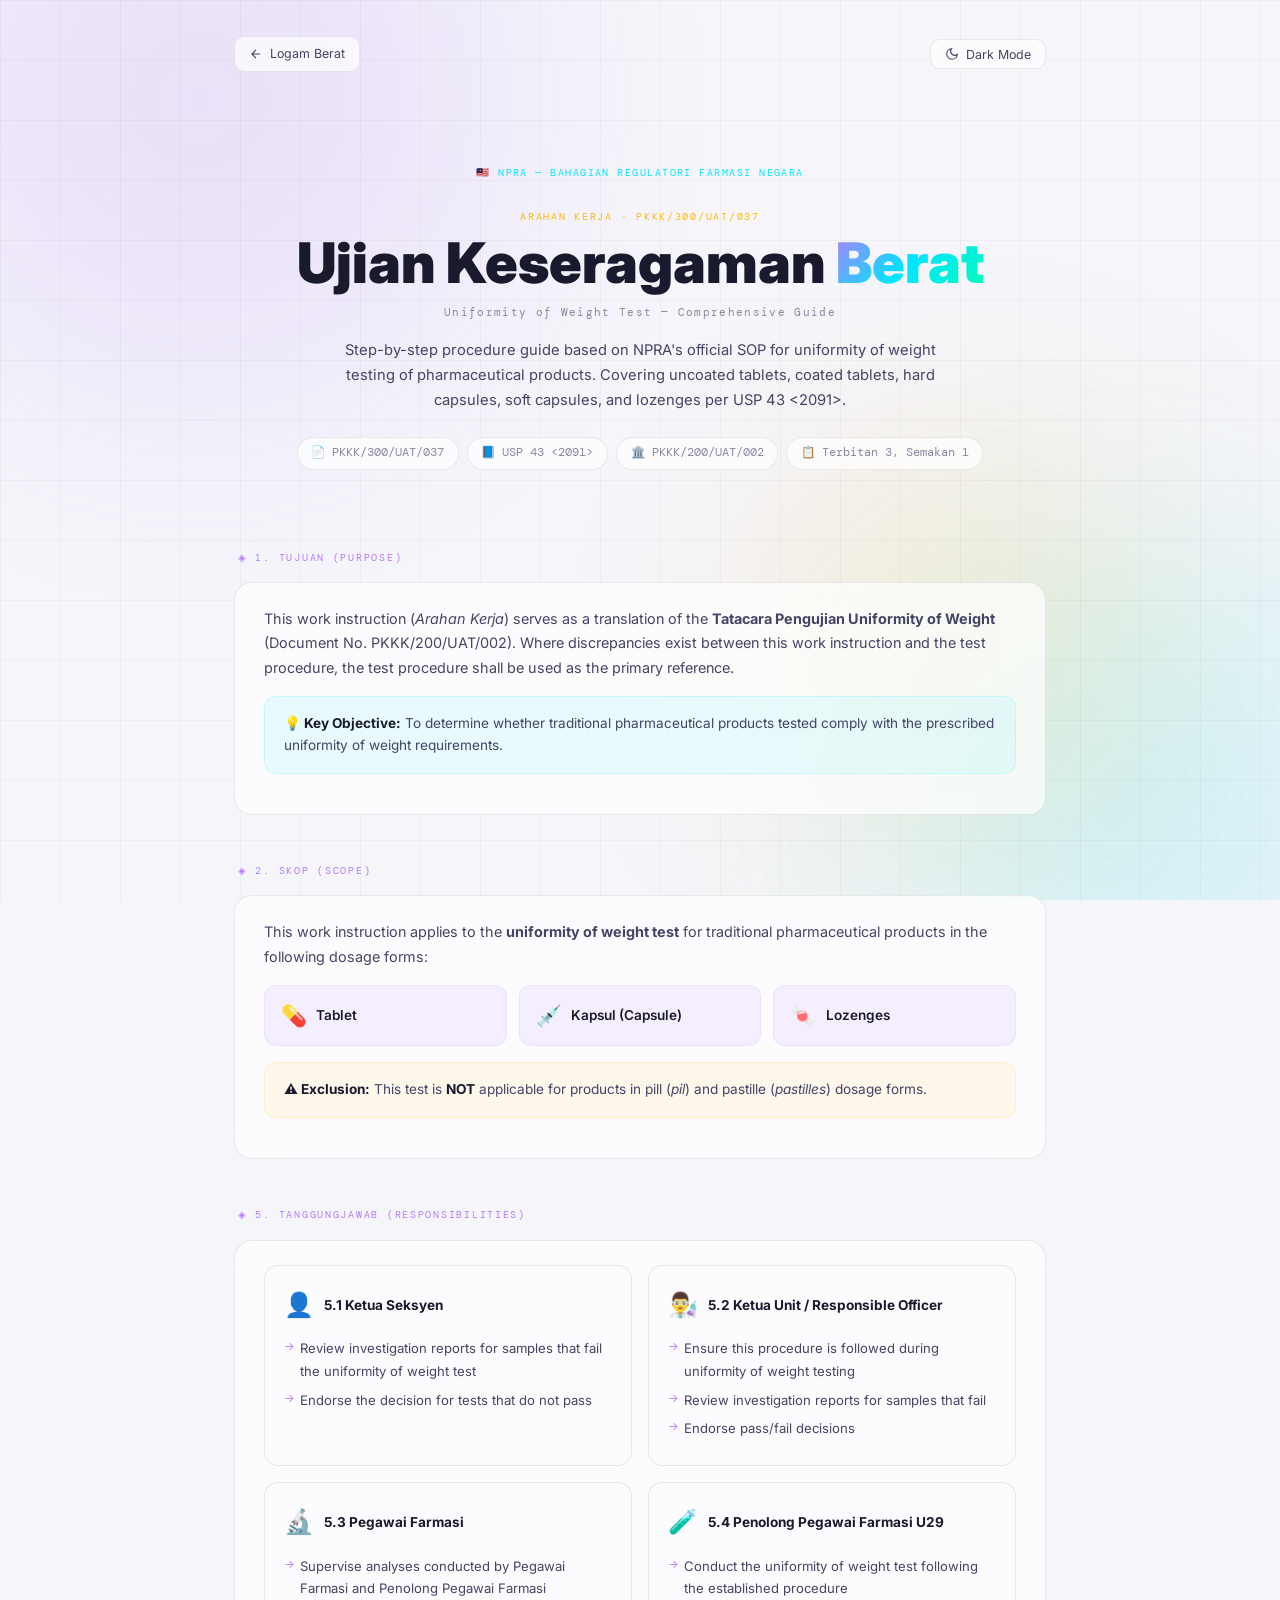
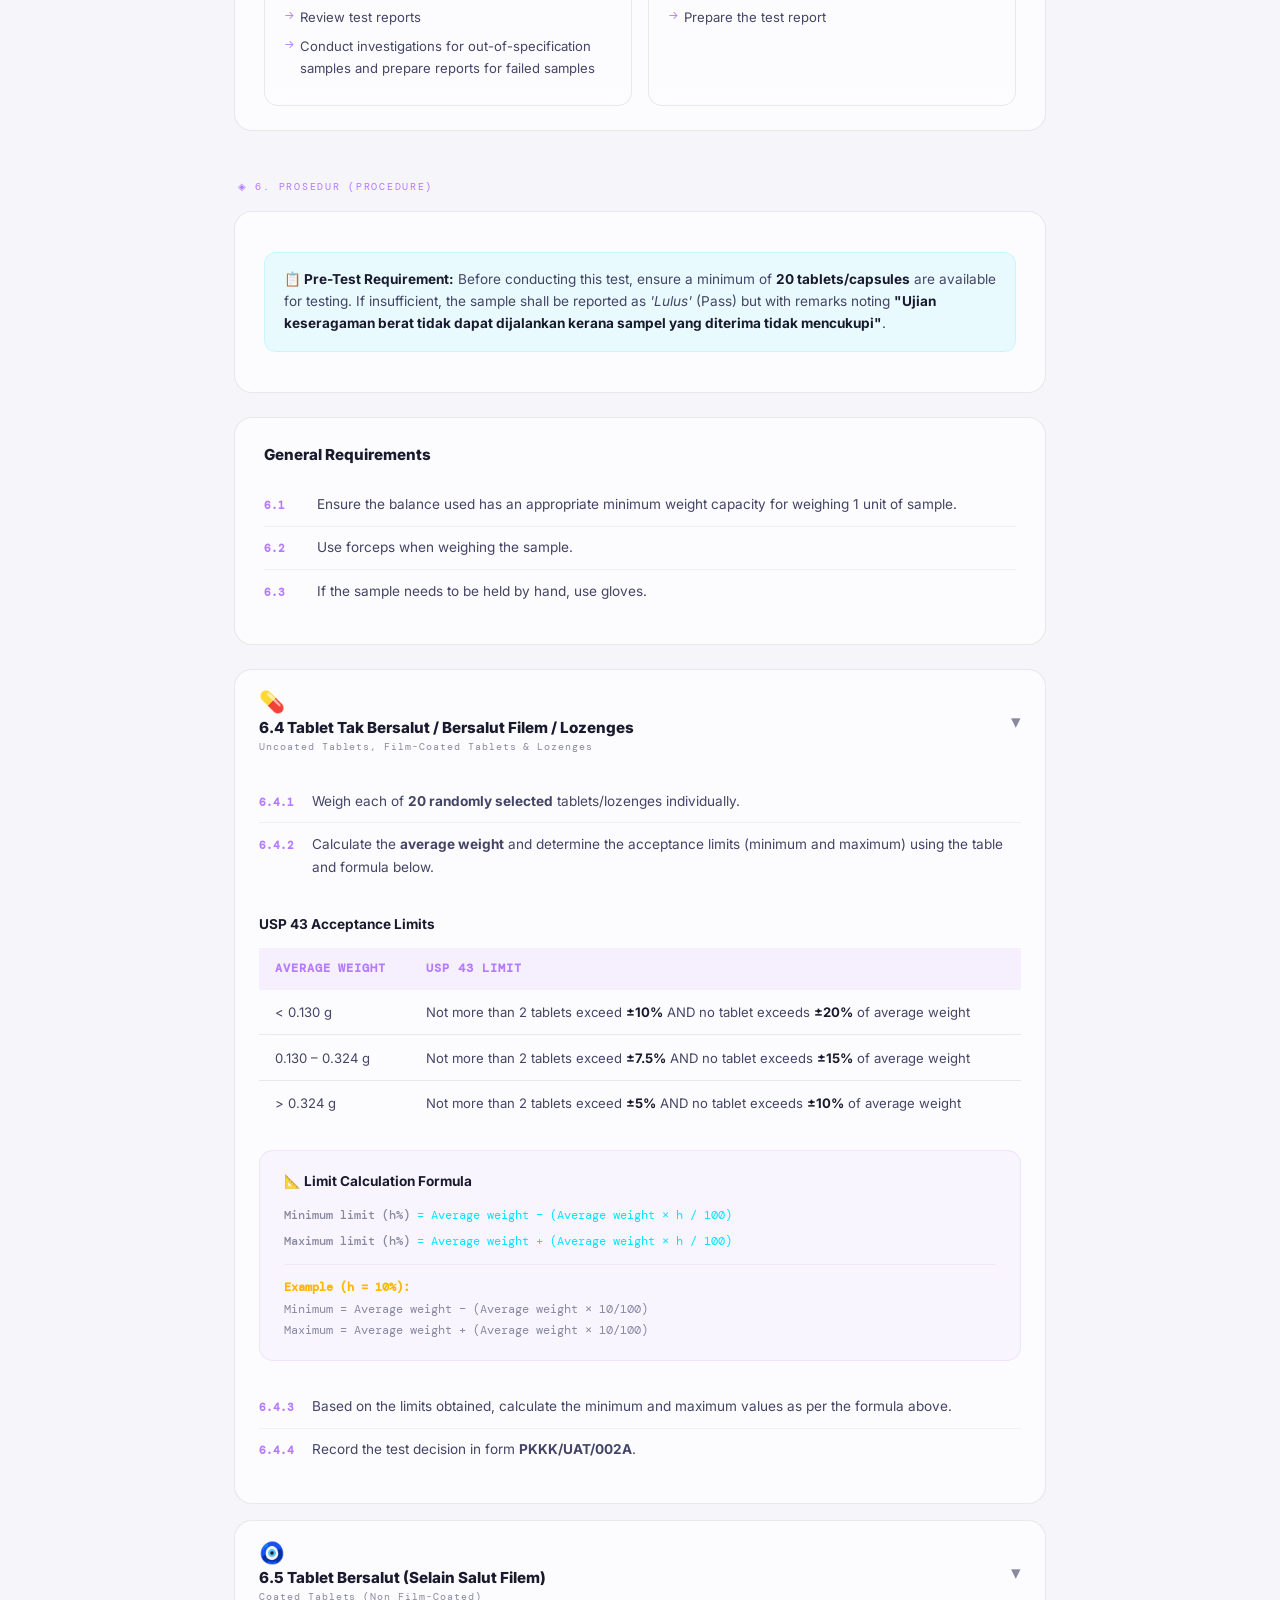
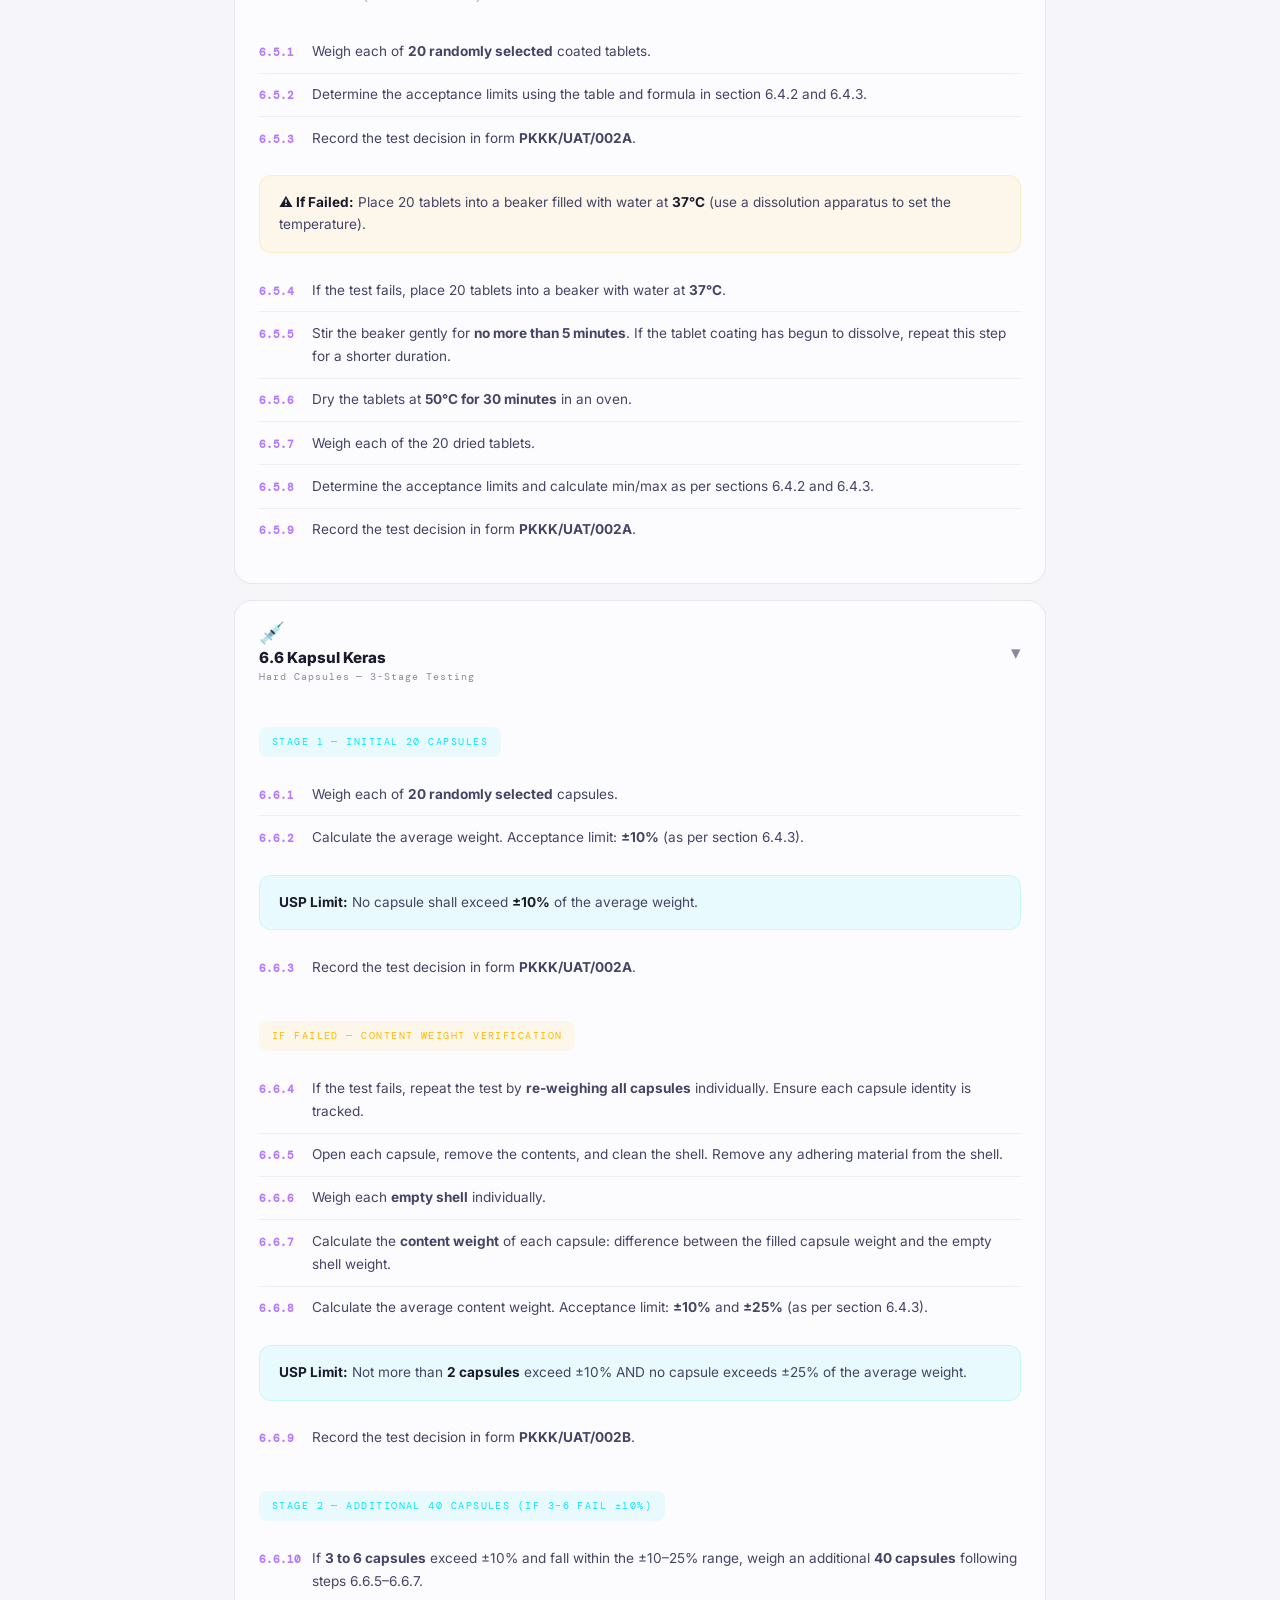
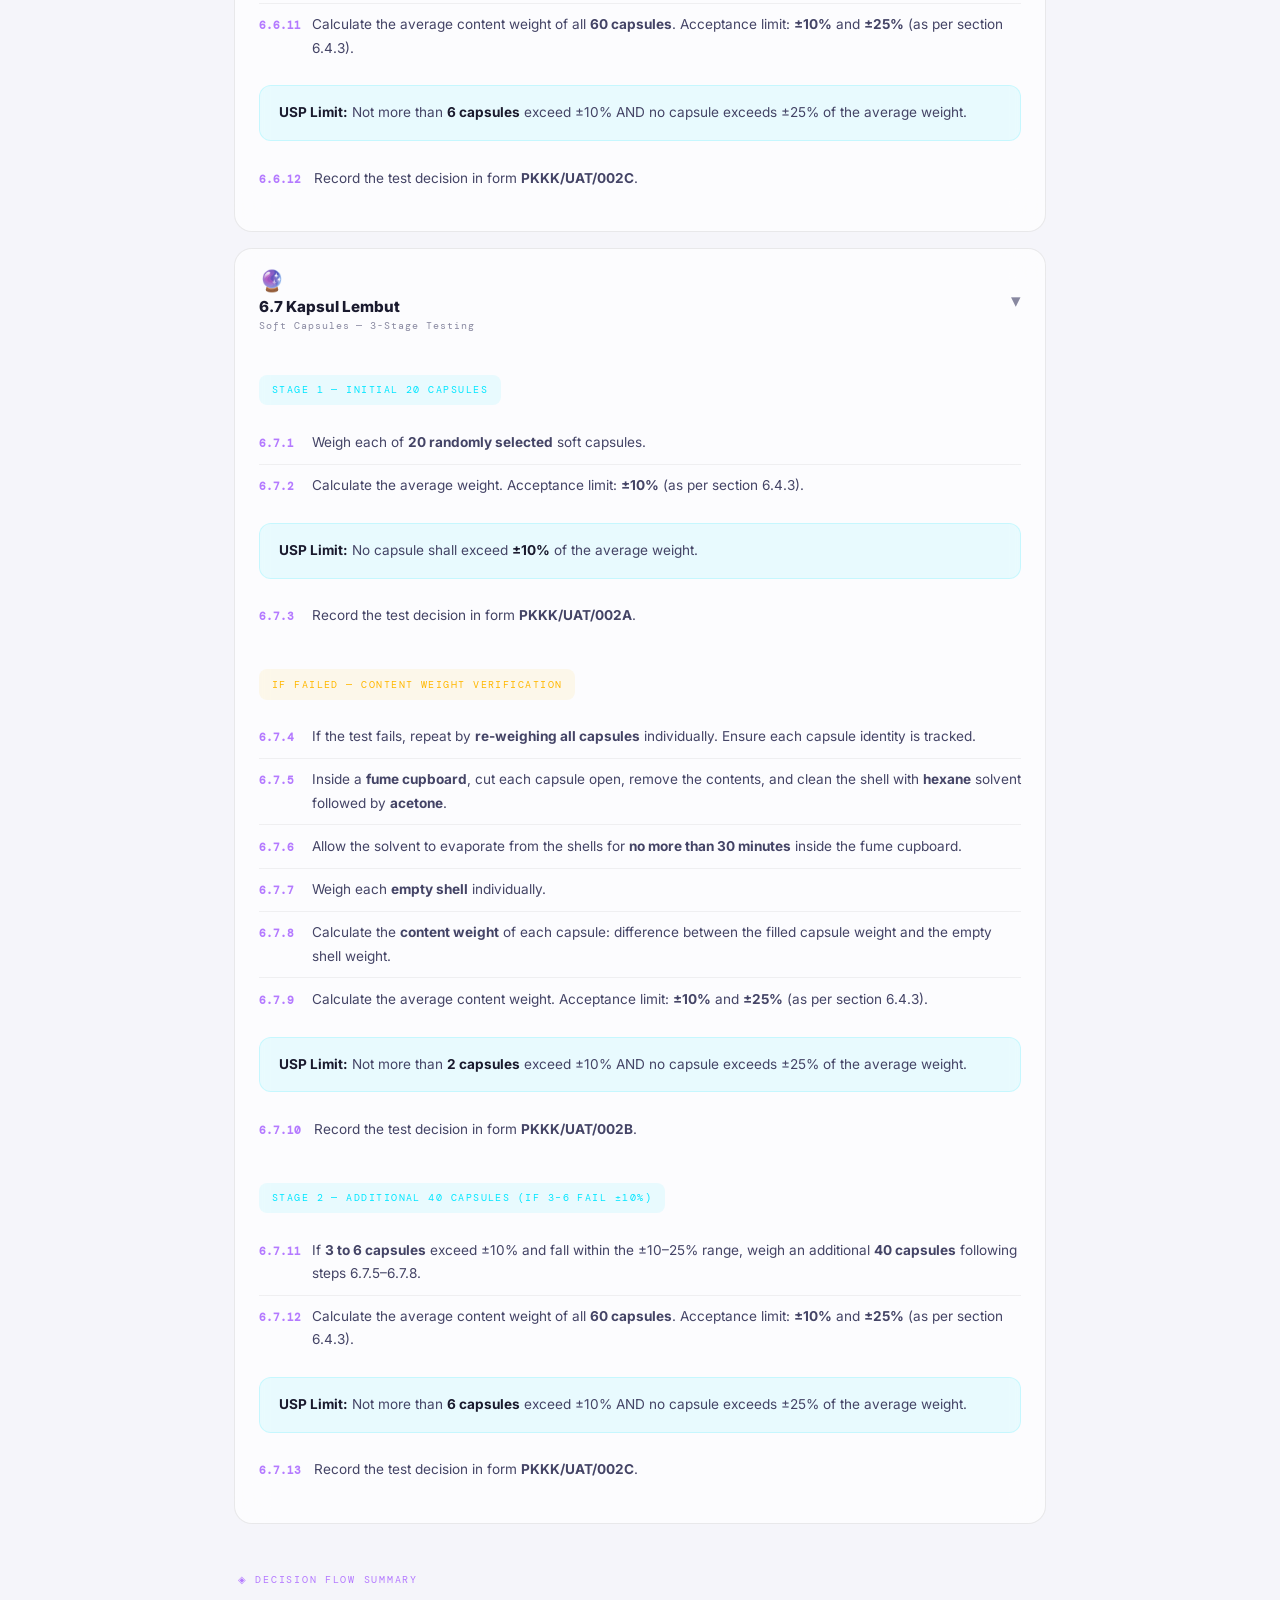
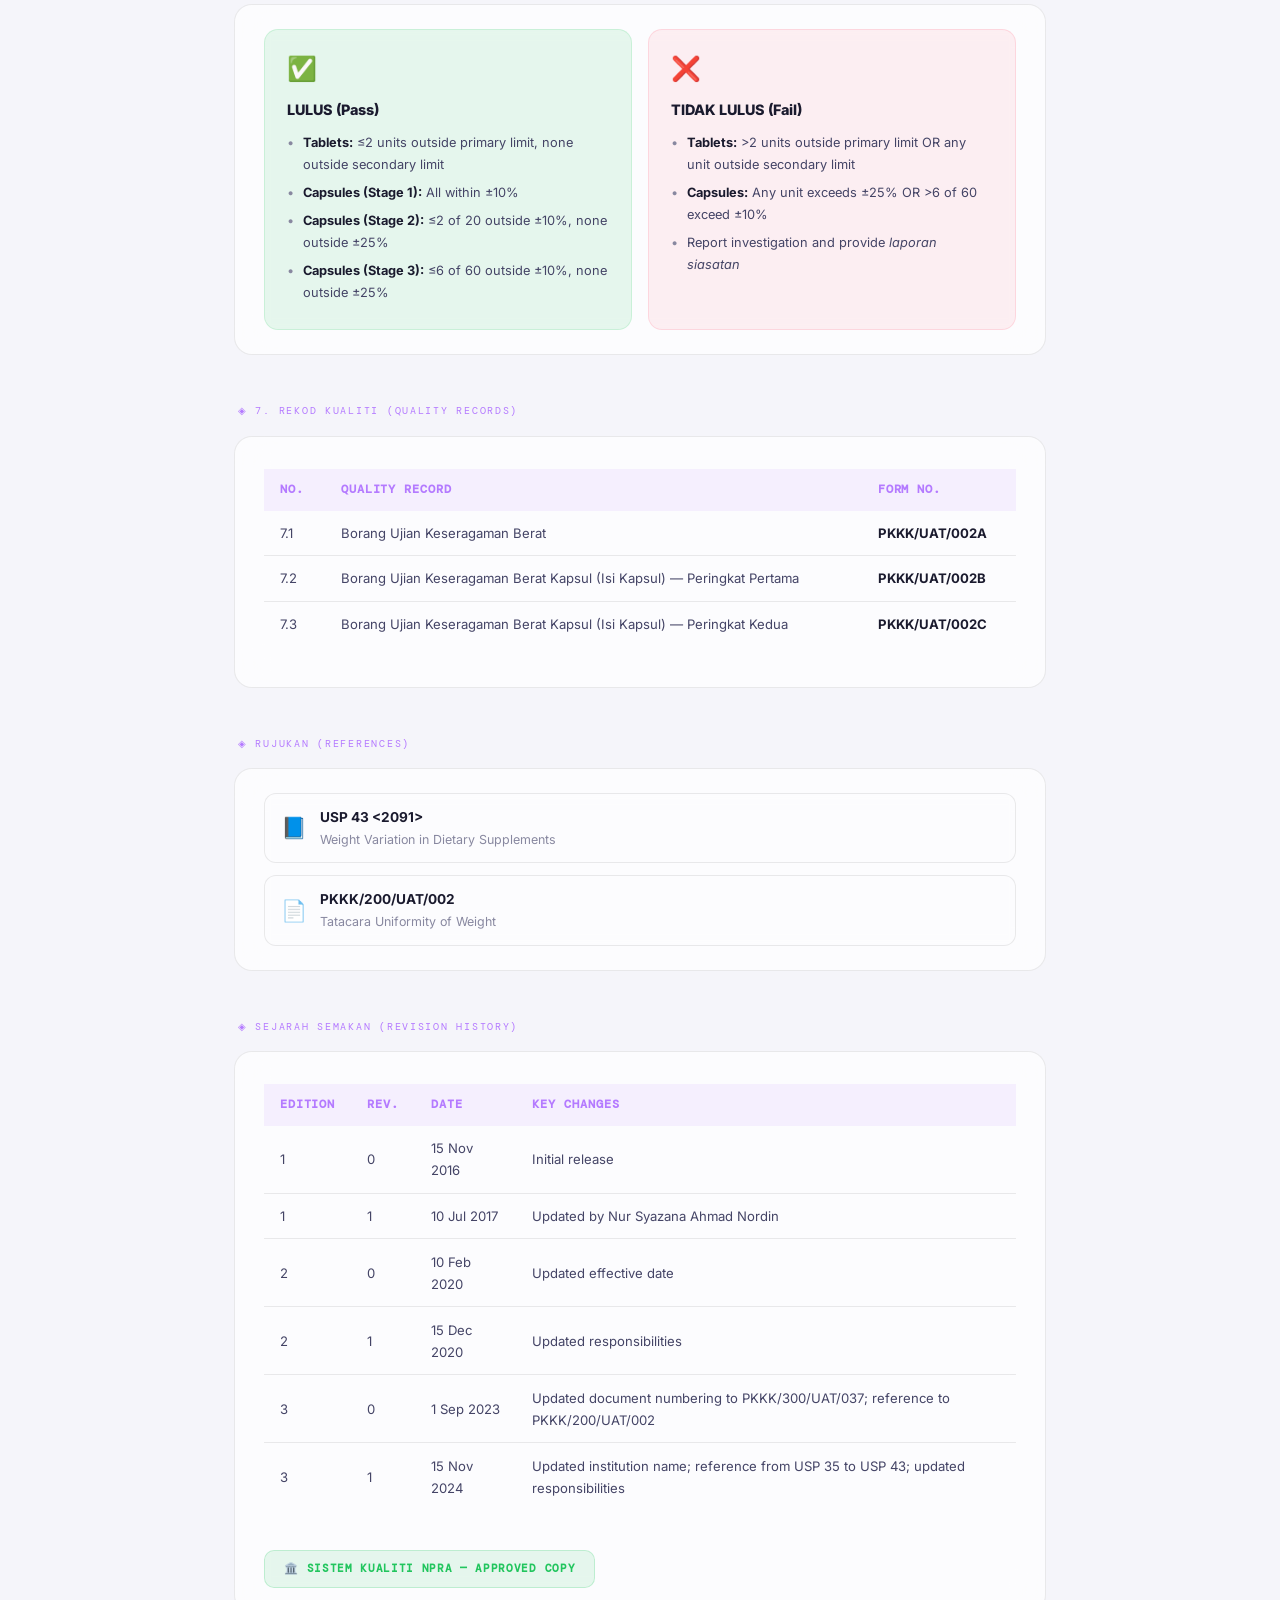
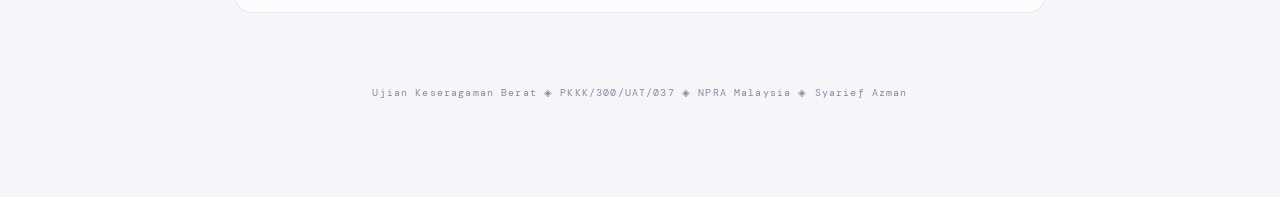
==== commit 98ba6651: "style: make light mode default and fix theme toggle text" ====
--- a/index.html
+++ b/index.html
@@ -1,5 +1,5 @@
 <!DOCTYPE html>
-<html lang="en" data-theme="dark">
+<html lang="en" data-theme="light">
 <head>
 <meta charset="UTF-8">
 <meta name="viewport" content="width=device-width, initial-scale=1.0">
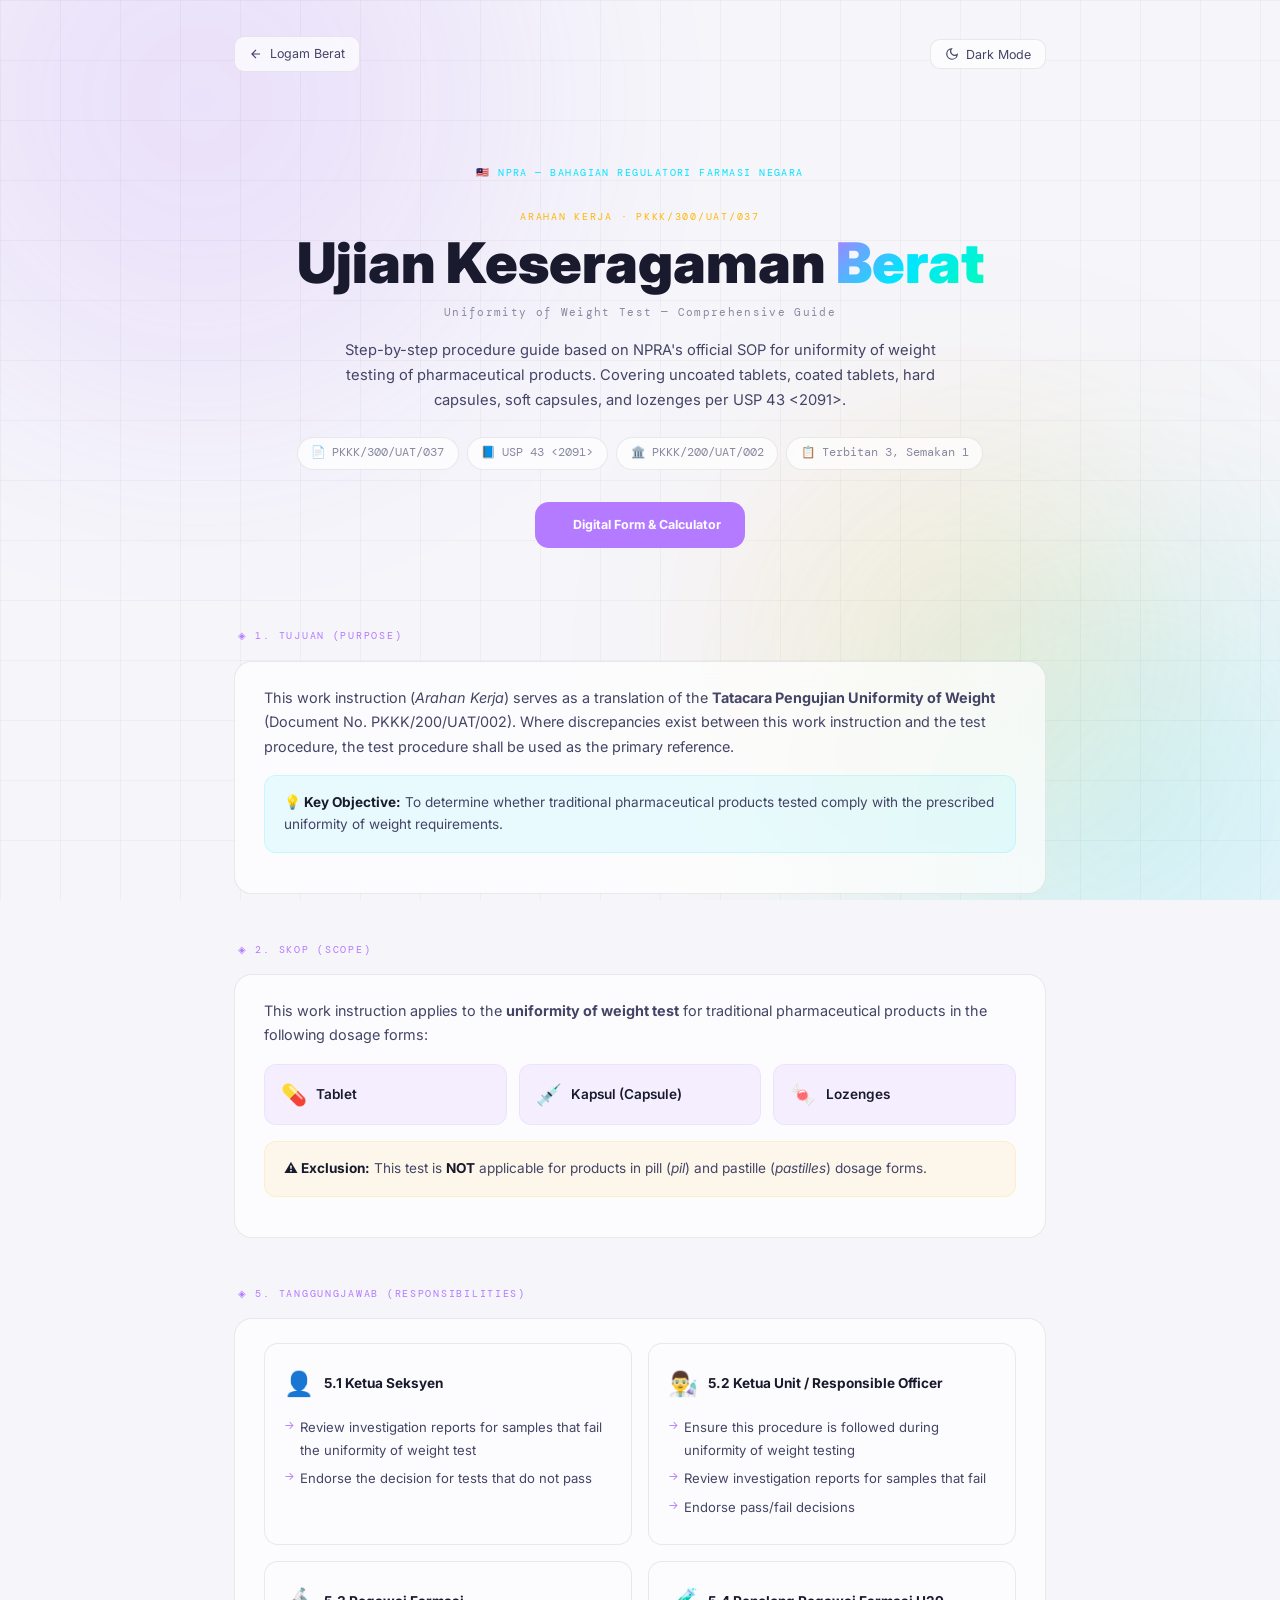
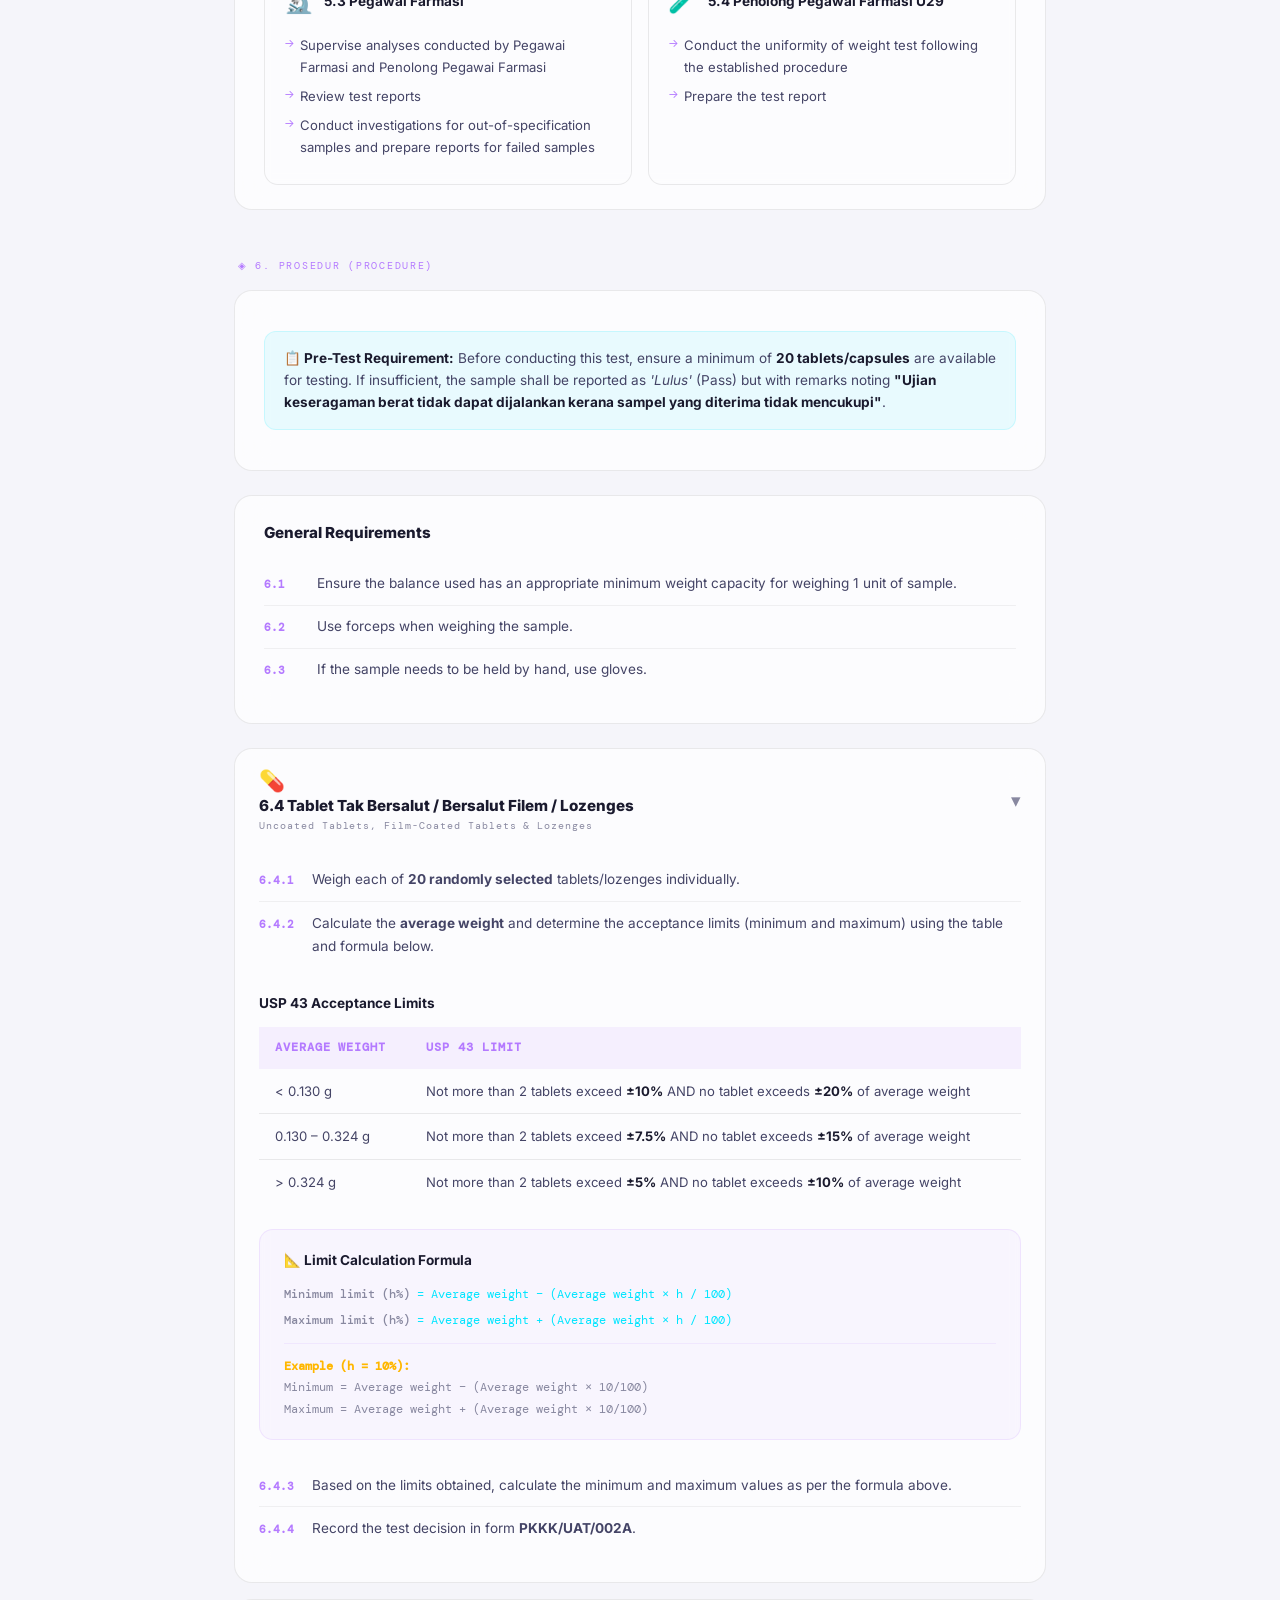
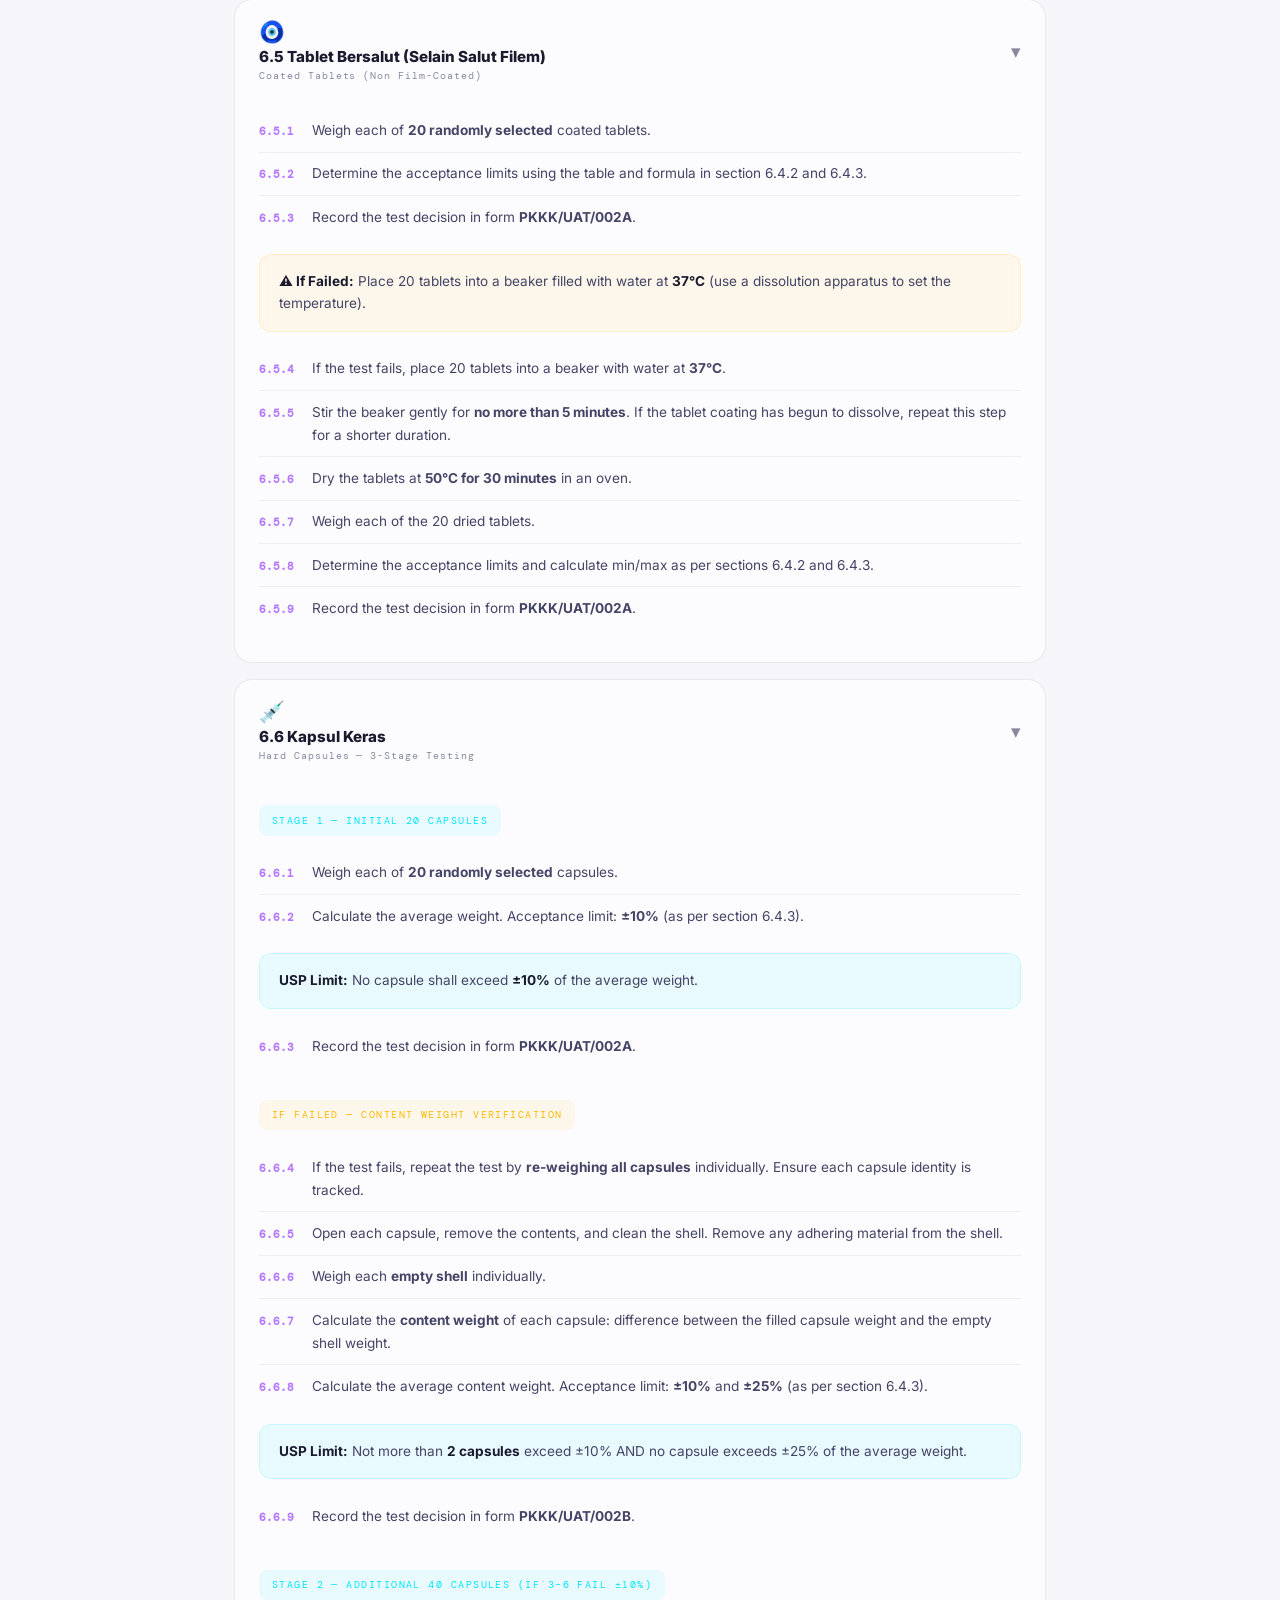
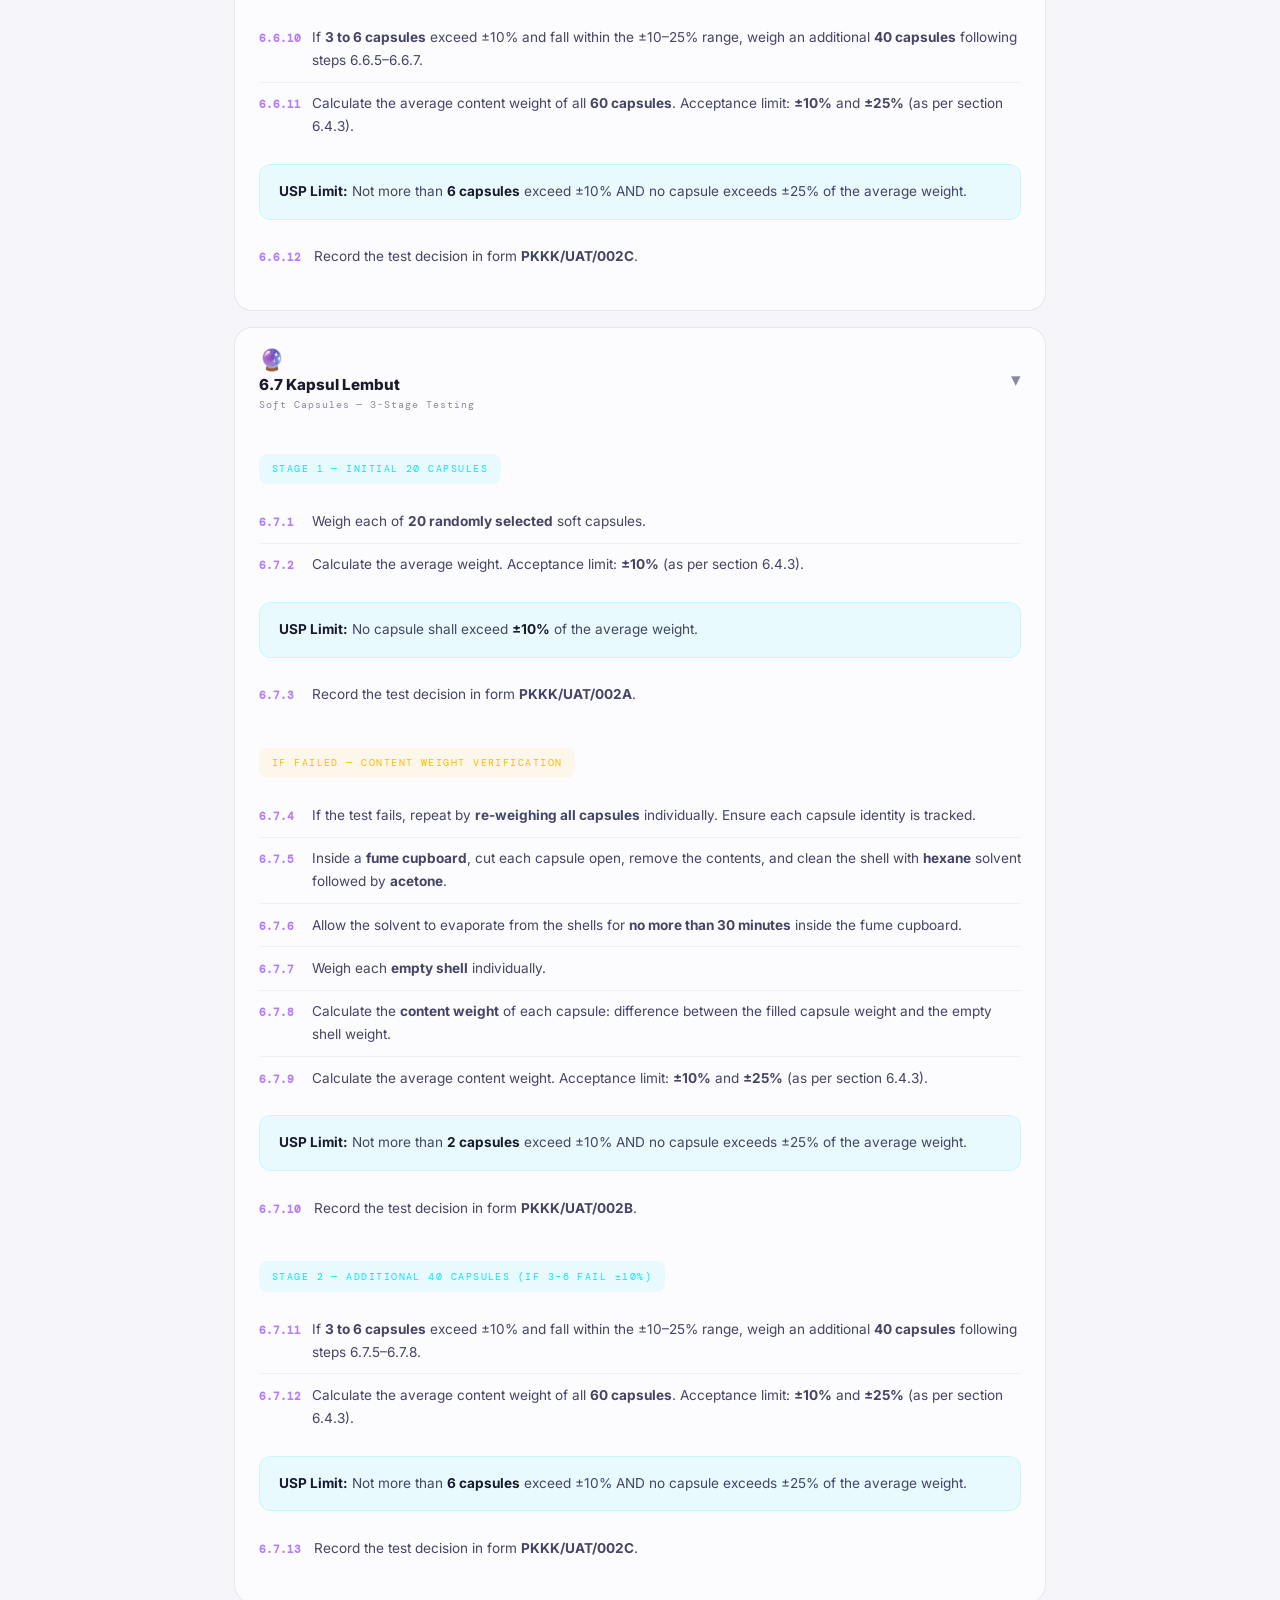
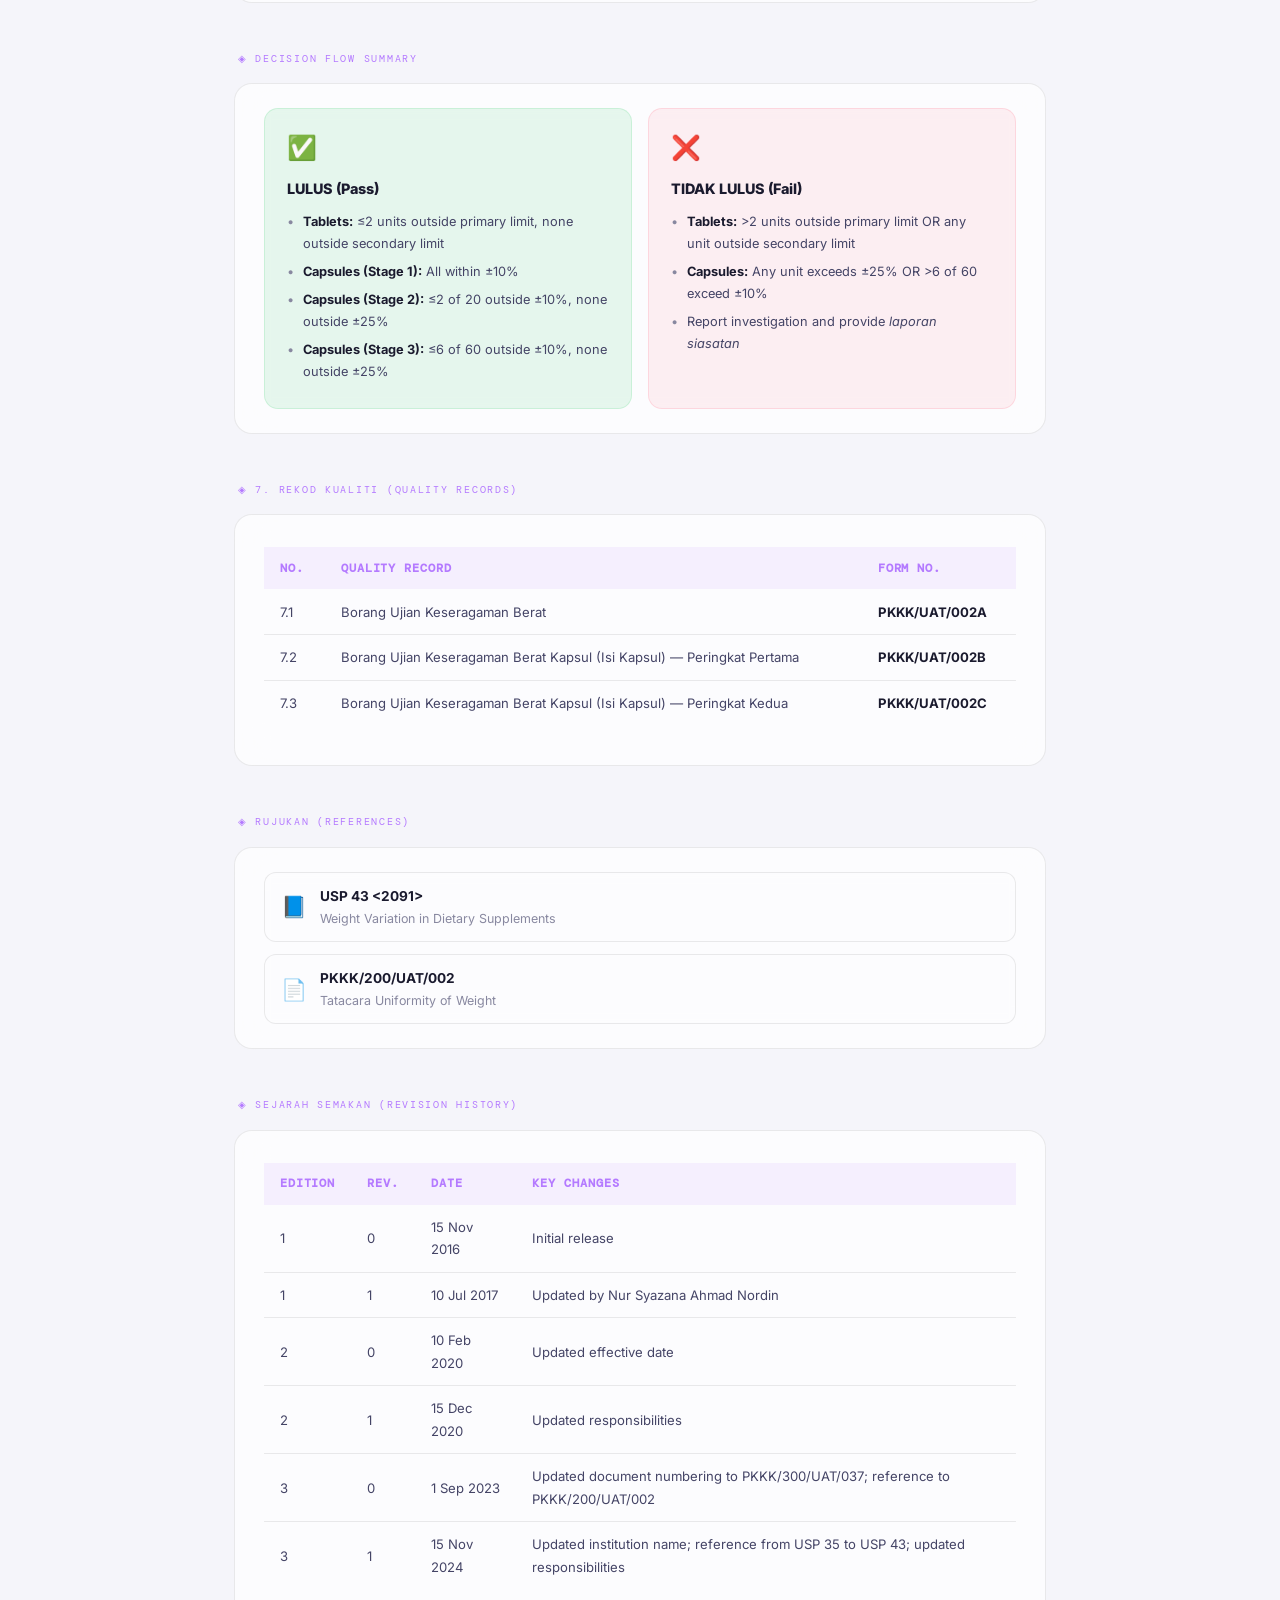
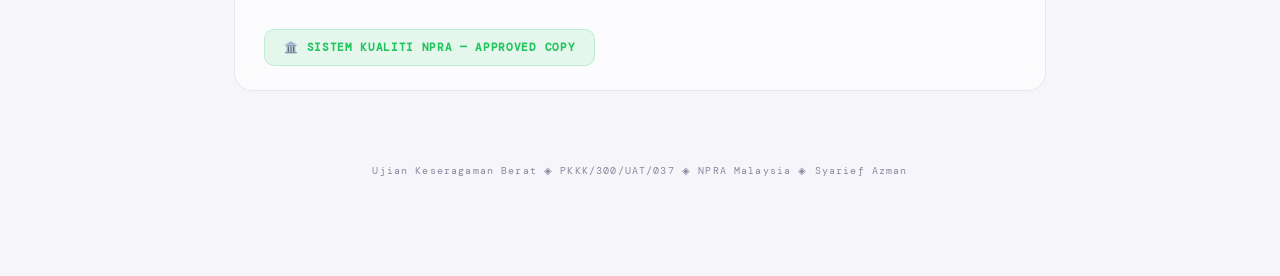
==== commit 976f389a: "feat: implement digital Borang Ujian Keseragaman Berat and calculator logic" ====
--- a/index.html
+++ b/index.html
@@ -51,6 +51,12 @@
       <span class="hero-badge-pill">🏛️ PKKK/200/UAT/002</span>
       <span class="hero-badge-pill">📋 Terbitan 3, Semakan 1</span>
     </div>
+      
+      <div class="hero-actions reveal" style="margin-top: 2rem; display: flex; justify-content: center; gap: 1rem;">
+        <a href="form.html" class="ctrl-btn" style="background: var(--purple); color: white; padding: 0.8rem 1.5rem; font-weight: 700; border: none; border-radius: 14px;">
+          <i class="fas fa-calculator" style="margin-right: 0.5rem;"></i> Digital Form & Calculator
+        </a>
+      </div>
   </div>
 
   <!-- Section: Tujuan -->
--- a/style.css
+++ b/style.css
@@ -544,3 +544,193 @@
   .step-item { flex-direction: column; gap: 0.3rem; }
   .step-num { min-width: unset; }
 }
+
+/* ───────────── Form Page Specific Styles ───────────── */
+.form-page .container { max-width: 900px; }
+
+.form-container {
+  background: var(--card-bg);
+  border: 1px solid var(--card-border);
+  border-radius: 24px;
+  padding: 2.5rem;
+  margin-top: 2rem;
+  backdrop-filter: blur(20px);
+  box-shadow: 0 20px 40px rgba(0, 0, 0, 0.2);
+}
+
+.form-header-grid {
+  display: grid;
+  grid-template-columns: repeat(auto-fit, minmax(180px, 1fr));
+  gap: 1.2rem;
+  margin-bottom: 2rem;
+  padding-bottom: 2rem;
+  border-bottom: 1px solid var(--card-border);
+}
+
+.input-group label {
+  display: block;
+  font-size: 0.65rem;
+  font-family: var(--mono);
+  text-transform: uppercase;
+  letter-spacing: 0.1em;
+  color: var(--text-dim);
+  margin-bottom: 0.5rem;
+}
+
+.input-group input {
+  width: 100%;
+  padding: 0.75rem 1rem;
+  background: rgba(255, 255, 255, 0.03);
+  border: 1px solid var(--card-border);
+  border-radius: 12px;
+  color: var(--text-bright);
+  font-size: 0.9rem;
+  transition: all 0.3s;
+}
+
+.input-group input:focus {
+  border-color: var(--purple);
+  background: rgba(180, 122, 255, 0.05);
+  outline: none;
+}
+
+/* Dosage Selection Radio Cards */
+.dosage-selection { margin-bottom: 2.5rem; }
+.dosage-selection h3 { font-size: 1rem; margin-bottom: 1.2rem; color: var(--text-bright); }
+
+.radio-group {
+  display: grid;
+  grid-template-columns: repeat(3, 1fr);
+  gap: 1rem;
+}
+
+.radio-card { cursor: pointer; position: relative; }
+.radio-card input { position: absolute; opacity: 0; }
+
+.radio-content {
+  background: rgba(255, 255, 255, 0.02);
+  border: 1px solid var(--card-border);
+  border-radius: 16px;
+  padding: 1.2rem;
+  display: flex;
+  flex-direction: column;
+  align-items: center;
+  gap: 0.5rem;
+  transition: all 0.3s cubic-bezier(0.4, 0, 0.2, 1);
+}
+
+.radio-card input:checked + .radio-content {
+  border-color: var(--purple);
+  background: var(--purple-dim);
+  transform: translateY(-4px);
+  box-shadow: 0 10px 20px rgba(0, 0, 0, 0.2);
+}
+
+.radio-content .icon { font-size: 1.8rem; }
+.radio-content span:last-child { font-weight: 700; font-size: 0.85rem; }
+
+/* Weights Grid */
+.weights-section h3 { font-size: 1rem; margin-bottom: 1.2rem; color: var(--text-bright); }
+.weights-grid {
+  display: grid;
+  grid-template-columns: repeat(5, 1fr);
+  gap: 0.75rem;
+  margin-bottom: 2.5rem;
+}
+
+.weight-input-box { position: relative; }
+.weight-input-box span {
+  position: absolute;
+  left: 12px;
+  top: 50%;
+  transform: translateY(-50%);
+  font-family: var(--mono);
+  font-size: 0.7rem;
+  color: var(--text-dim);
+}
+
+.weight-input-box input {
+  width: 100%;
+  padding: 0.7rem 0.8rem 0.7rem 2.8rem;
+  background: rgba(255, 255, 255, 0.02);
+  border: 1px solid var(--card-border);
+  border-radius: 10px;
+  color: var(--text-bright);
+  font-family: var(--mono);
+  font-size: 0.9rem;
+  text-align: right;
+}
+
+/* Results Display */
+.results-section {
+  background: rgba(180, 122, 255, 0.03);
+  border: 1px solid rgba(180, 122, 255, 0.1);
+  border-radius: 20px;
+  padding: 1.5rem;
+  margin-bottom: 2rem;
+}
+
+.results-grid {
+  display: grid;
+  grid-template-columns: 1fr 1.5fr 1fr;
+  gap: 1.5rem;
+  align-items: center;
+}
+
+.result-card.main { text-align: center; }
+.result-card.main .label { font-family: var(--mono); font-size: 0.65rem; color: var(--text-dim); }
+.result-card.main .value { font-size: 2.2rem; font-weight: 800; color: var(--cyan); line-height: 1.2; }
+
+.limits-group { display: grid; gap: 0.75rem; }
+.limit-box {
+  background: rgba(255, 255, 255, 0.02);
+  border: 1px solid var(--card-border);
+  border-radius: 12px;
+  padding: 0.8rem 1.2rem;
+  display: flex;
+  justify-content: space-between;
+  align-items: center;
+}
+
+.limit-label { font-size: 0.8rem; font-weight: 600; color: var(--text-bright); }
+.limit-range { font-family: var(--mono); font-size: 0.75rem; color: var(--text-dim); }
+.count-val {
+  background: var(--purple);
+  color: white;
+  padding: 0.15rem 0.5rem;
+  border-radius: 6px;
+  font-size: 0.75rem;
+  font-weight: 800;
+}
+
+.count-val.fail { background: var(--red); }
+
+.verdict-card {
+  text-align: center;
+  padding: 1.2rem;
+  border-radius: 16px;
+  border: 2px dashed var(--card-border);
+  transition: 0.3s;
+}
+
+.verdict-card.pass { border-color: var(--green); background: var(--green-dim); }
+.verdict-card.fail { border-color: var(--red); background: var(--red-dim); }
+
+.verdict-label { font-family: var(--mono); font-size: 0.6rem; color: var(--text-dim); }
+.verdict-value { font-size: 1.4rem; font-weight: 900; color: var(--text-bright); margin: 0.2rem 0; }
+.verdict-desc { font-size: 0.75rem; color: var(--text-dim); }
+
+.form-actions { display: flex; gap: 1rem; justify-content: flex-end; margin-bottom: 2rem; }
+
+@media (max-width: 850px) {
+  .results-grid { grid-template-columns: 1fr; }
+  .weights-grid { grid-template-columns: repeat(2, 1fr); }
+  .radio-group { grid-template-columns: 1fr; }
+}
+
+@media print {
+  .bg-canvas, .navbar, .form-actions, .theme-toggle { display: none !important; }
+  .form-container { box-shadow: none !important; border: 1px solid #ddd !important; padding: 1rem !important; }
+  body { background: white !important; color: black !important; }
+}
+
